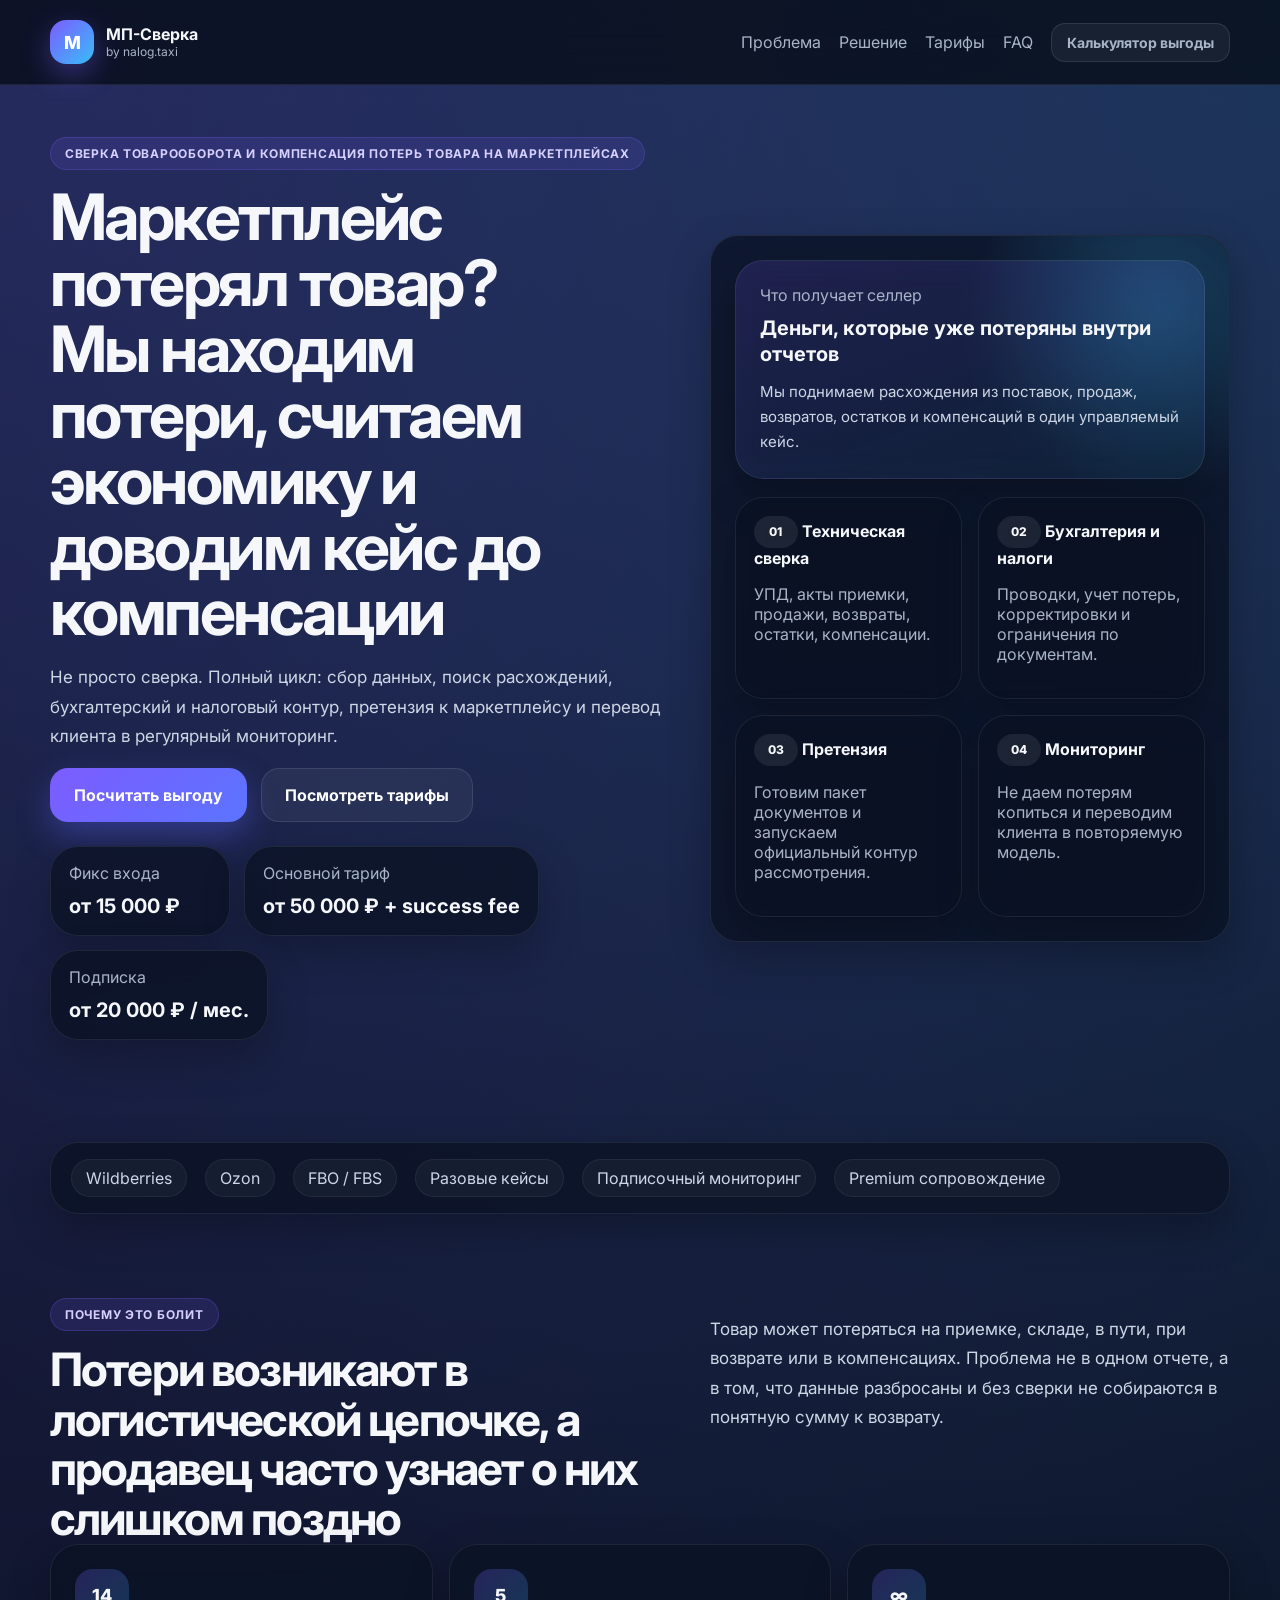
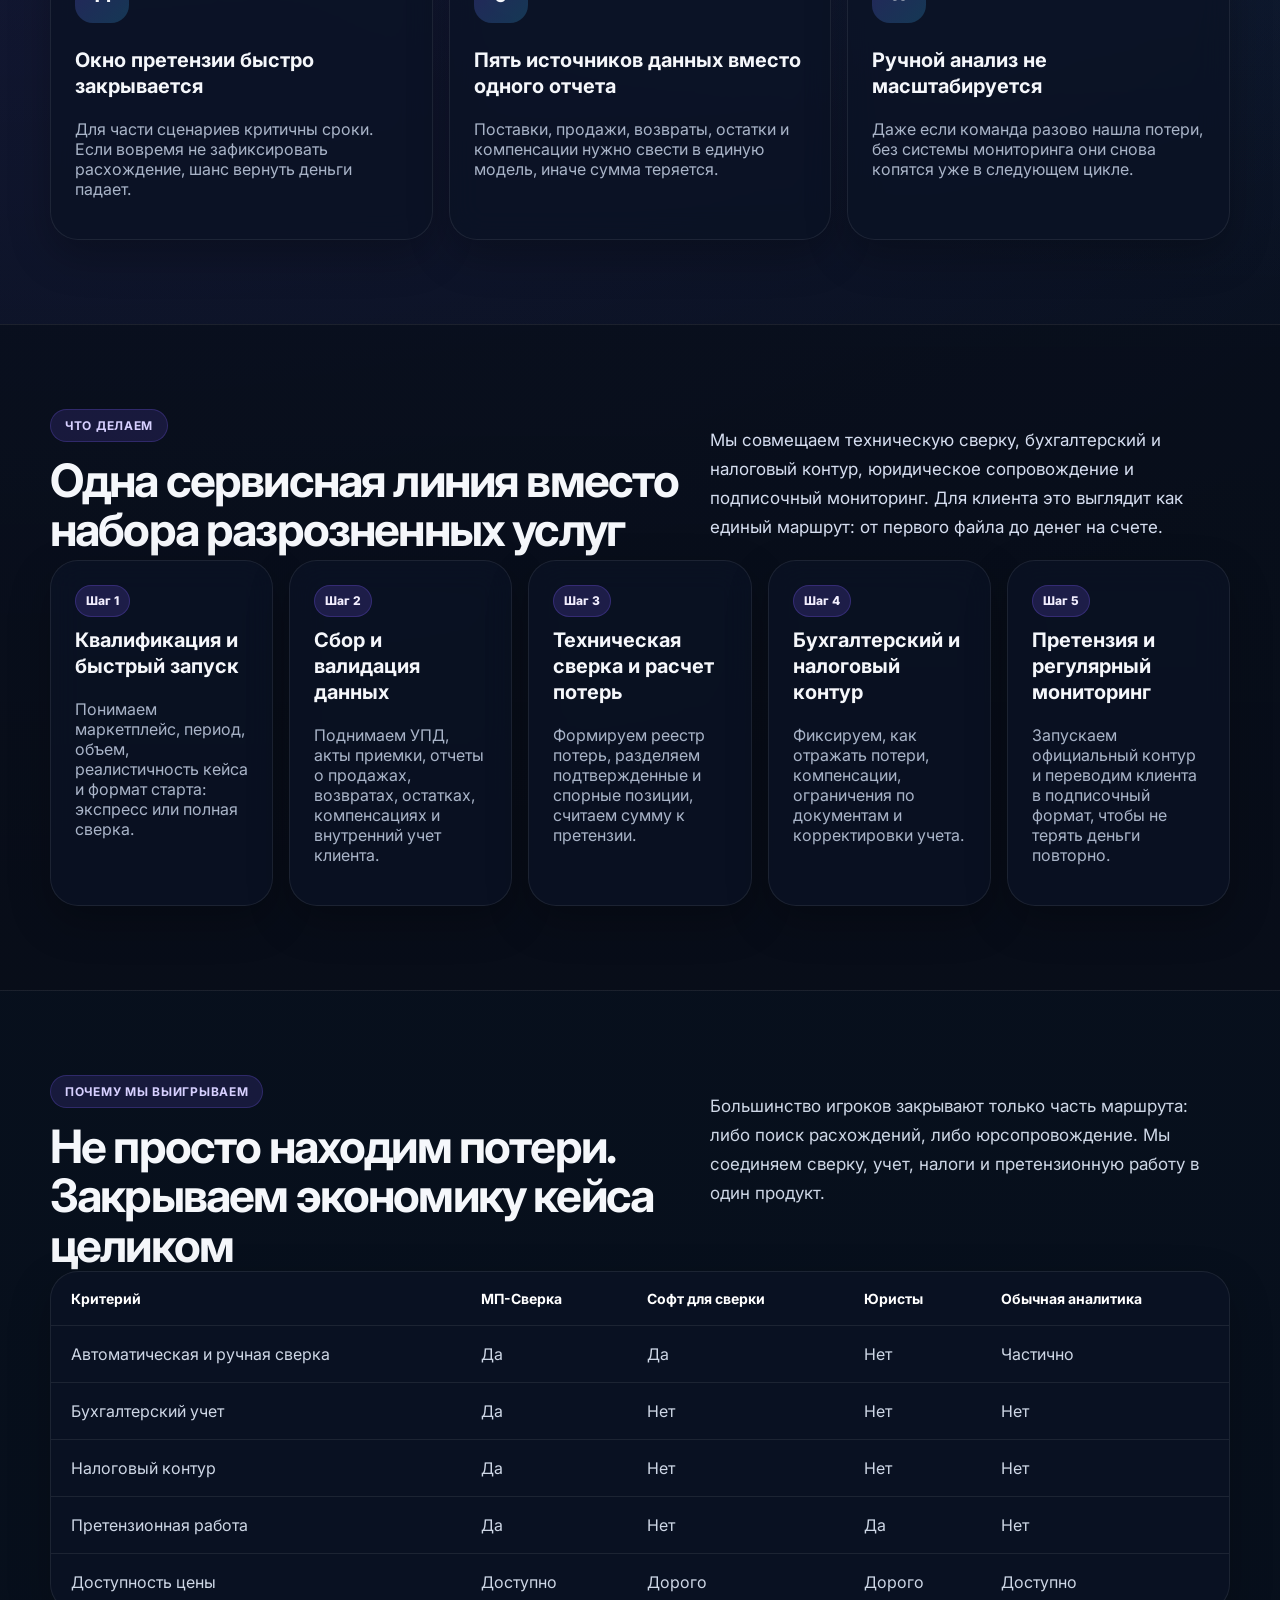
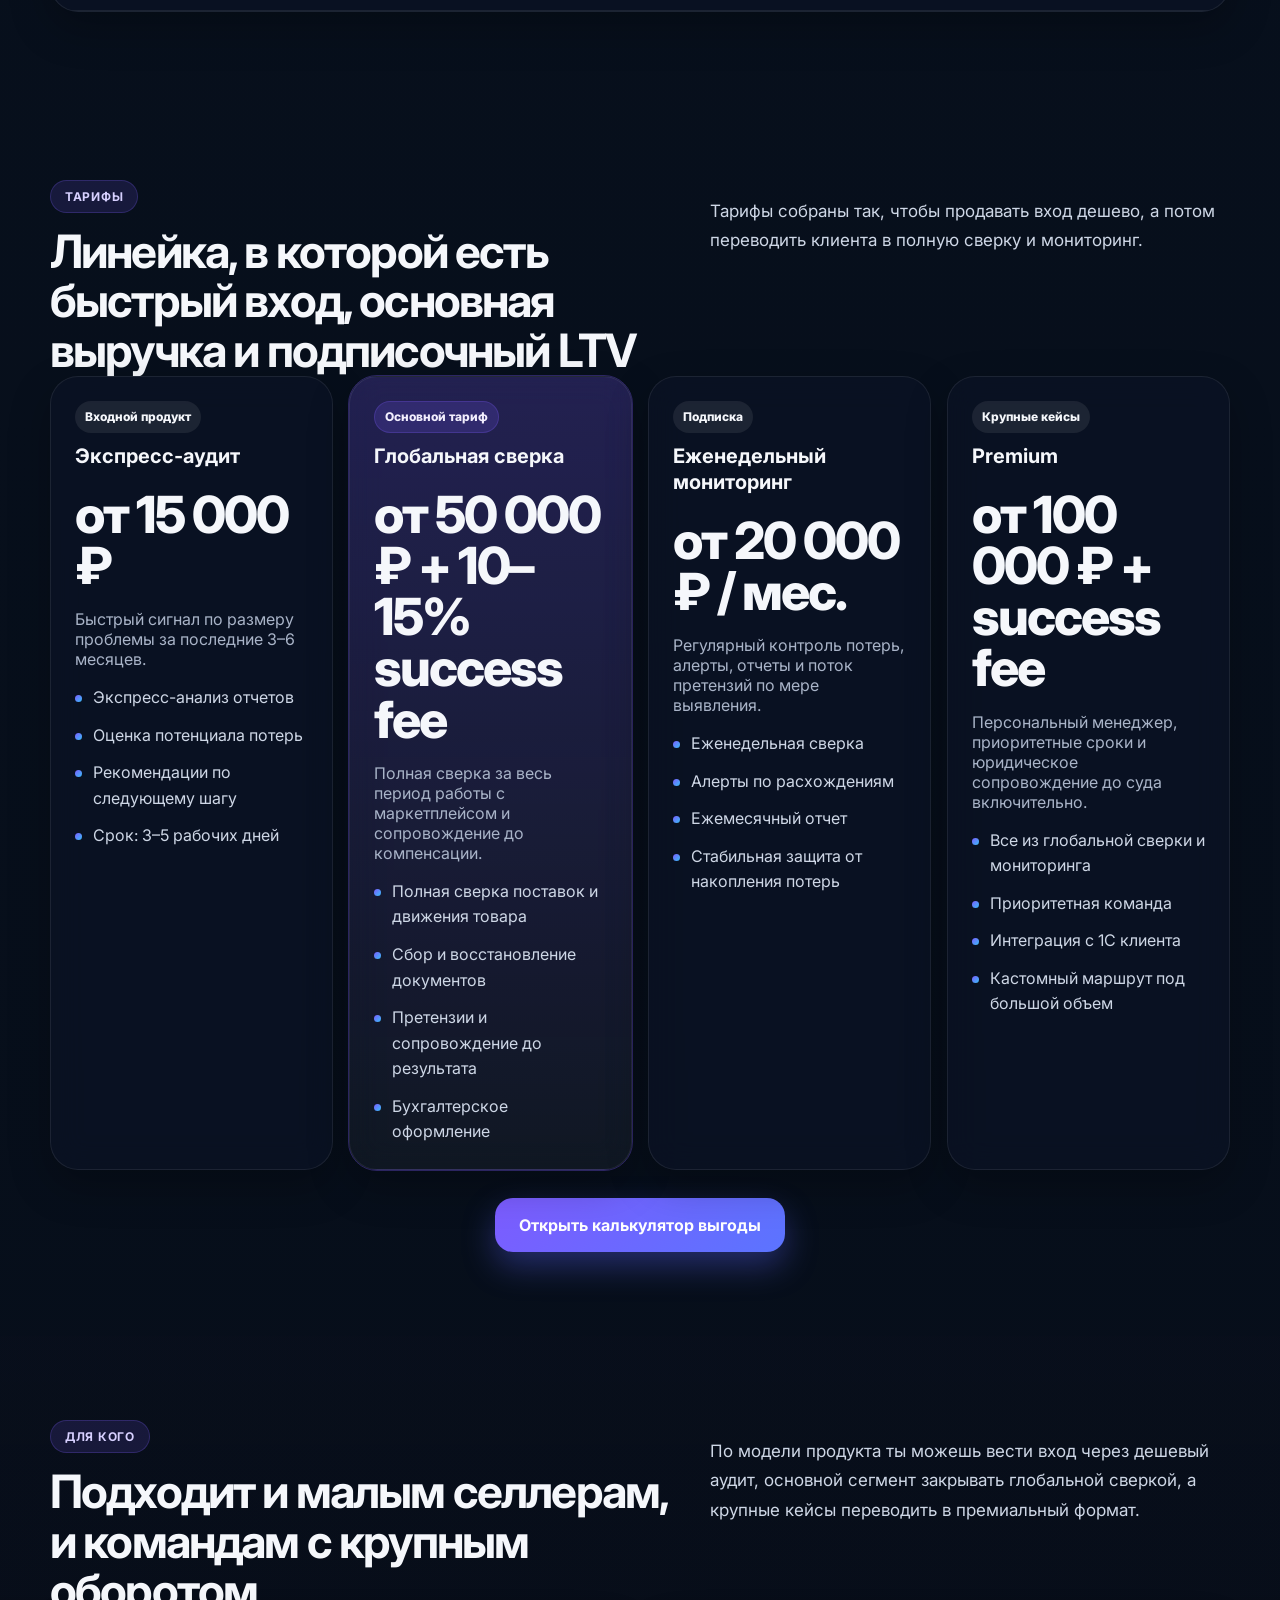
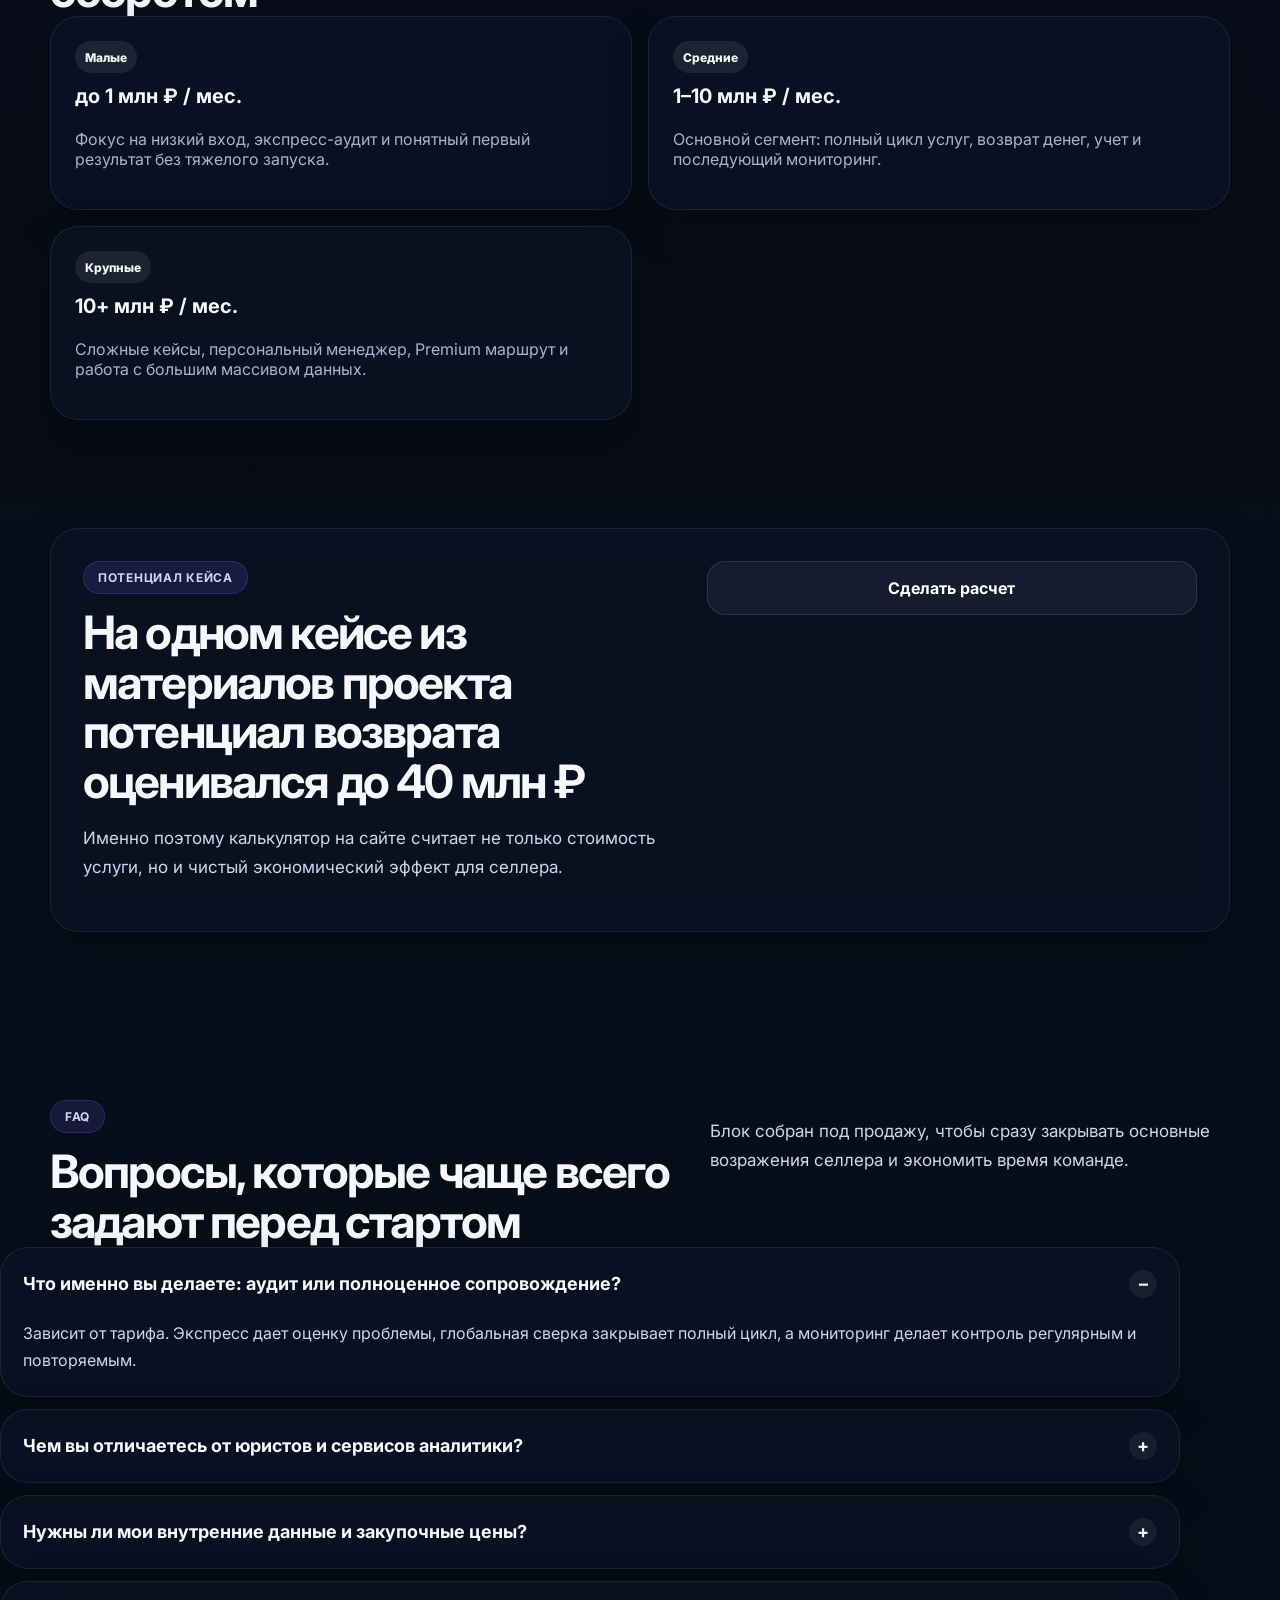
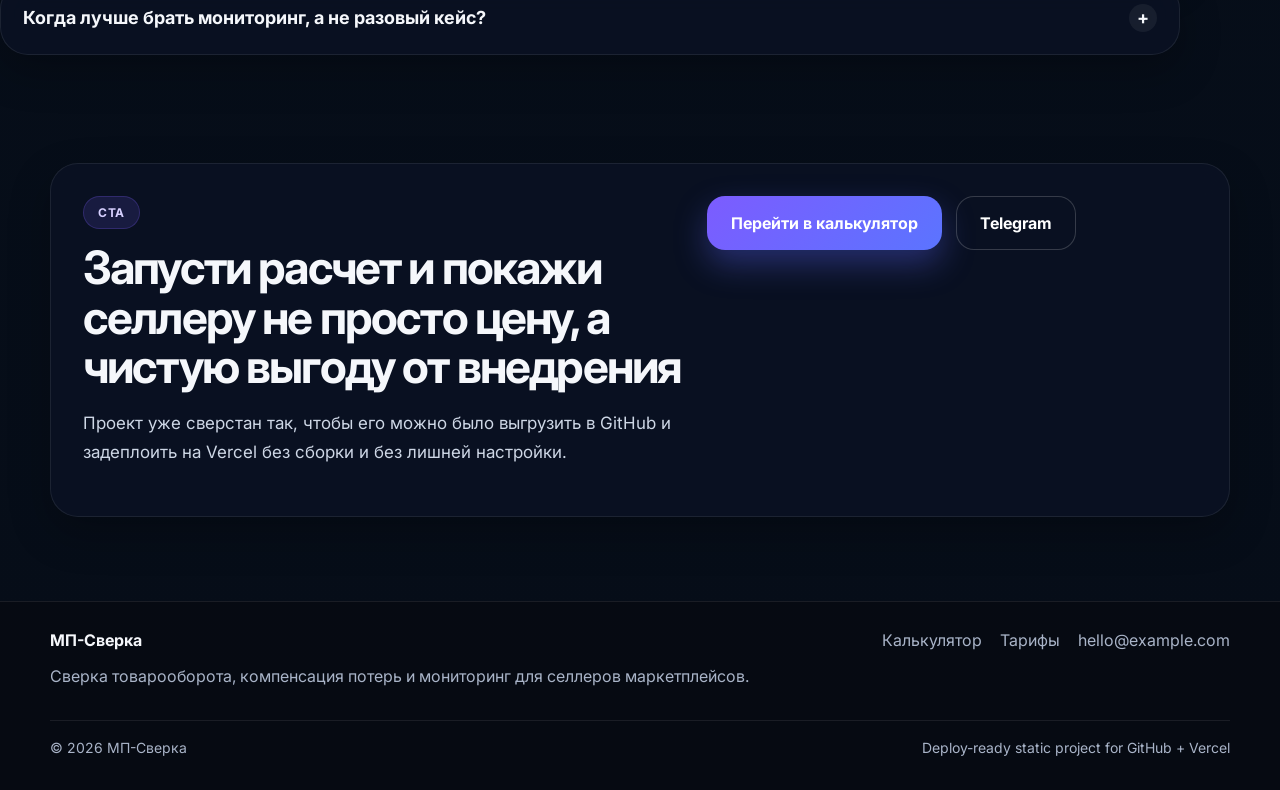
==== index.html @ 00ba924b "Add files via upload" ====
<!doctype html>
<html lang="ru">
  <head>
    <meta charset="UTF-8" />
    <meta name="viewport" content="width=device-width, initial-scale=1.0" />
    <title>МП-Сверка — найдем потери товара и вернем деньги селлеру</title>
    <meta
      name="description"
      content="МП-Сверка от nalog.taxi: техническая сверка, бухгалтерский и налоговый учет потерь, претензии к маркетплейсам и регулярный мониторинг."
    />
    <meta name="theme-color" content="#0b1020" />
    <meta property="og:title" content="МП-Сверка — найдем потери товара и вернем деньги селлеру" />
    <meta
      property="og:description"
      content="Сверка движения товара, расчет потерь, претензии к маркетплейсу и понятная экономика для селлера."
    />
    <meta property="og:type" content="website" />
    <meta property="og:image" content="./assets/og-cover.svg" />
    <link rel="icon" href="./assets/favicon.svg" type="image/svg+xml" />
    <link rel="preconnect" href="https://fonts.googleapis.com" />
    <link rel="preconnect" href="https://fonts.gstatic.com" crossorigin />
    <link
      href="https://fonts.googleapis.com/css2?family=Inter:wght@400;500;600;700;800&display=swap"
      rel="stylesheet"
    />
    <link rel="stylesheet" href="./styles/main.css" />
    <script type="application/ld+json">
      {
        "@context": "https://schema.org",
        "@type": "ProfessionalService",
        "name": "МП-Сверка",
        "description": "Сервис по сверке товарооборота и компенсации потерь товара на маркетплейсах",
        "serviceType": "Marketplace reconciliation service",
        "areaServed": "RU",
        "brand": {
          "@type": "Brand",
          "name": "nalog.taxi"
        }
      }
    </script>
  </head>
  <body>
    <a class="skip-link" href="#main">Перейти к контенту</a>

    <header class="site-header">
      <div class="container nav-shell">
        <a class="brand" href="./index.html" aria-label="МП-Сверка, главная">
          <span class="brand-mark">M</span>
          <span>
            <strong>МП-Сверка</strong>
            <small>by nalog.taxi</small>
          </span>
        </a>

        <button class="nav-toggle" type="button" aria-expanded="false" aria-controls="mobileMenu">
          <span></span><span></span><span></span>
          <span class="sr-only">Открыть меню</span>
        </button>

        <nav class="nav-links" aria-label="Основная навигация">
          <a href="#problem">Проблема</a>
          <a href="#solution">Решение</a>
          <a href="#pricing">Тарифы</a>
          <a href="#faq">FAQ</a>
          <a class="btn btn-sm btn-secondary" href="./calculator.html">Калькулятор выгоды</a>
        </nav>
      </div>

      <div class="mobile-menu" id="mobileMenu">
        <div class="container mobile-menu-inner">
          <a href="#problem">Проблема</a>
          <a href="#solution">Решение</a>
          <a href="#pricing">Тарифы</a>
          <a href="#faq">FAQ</a>
          <a class="btn btn-block" href="./calculator.html">Открыть калькулятор</a>
        </div>
      </div>
    </header>

    <main id="main">
      <section class="hero section">
        <div class="container hero-grid">
          <div class="hero-copy">
            <div class="eyebrow">Сверка товарооборота и компенсация потерь товара на маркетплейсах</div>
            <h1>Маркетплейс потерял товар?<br />Мы находим потери, считаем экономику и доводим кейс до компенсации</h1>
            <p class="hero-text">
              Не просто сверка. Полный цикл: сбор данных, поиск расхождений, бухгалтерский и налоговый контур,
              претензия к маркетплейсу и перевод клиента в регулярный мониторинг.
            </p>

            <div class="hero-actions">
              <a class="btn btn-lg" href="./calculator.html">Посчитать выгоду</a>
              <a class="btn btn-lg btn-secondary" href="#pricing">Посмотреть тарифы</a>
            </div>

            <div class="hero-proof">
              <div class="proof-card">
                <span>Фикс входа</span>
                <strong>от 15 000 ₽</strong>
              </div>
              <div class="proof-card">
                <span>Основной тариф</span>
                <strong>от 50 000 ₽ + success fee</strong>
              </div>
              <div class="proof-card">
                <span>Подписка</span>
                <strong>от 20 000 ₽ / мес.</strong>
              </div>
            </div>
          </div>

          <div class="hero-panel">
            <div class="panel-glow"></div>
            <div class="hero-metric-card metric-primary">
              <span class="metric-label">Что получает селлер</span>
              <strong class="metric-value">Деньги, которые уже потеряны внутри отчетов</strong>
              <p>Мы поднимаем расхождения из поставок, продаж, возвратов, остатков и компенсаций в один управляемый кейс.</p>
            </div>

            <div class="mini-grid">
              <article class="mini-card">
                <span>01</span>
                <strong>Техническая сверка</strong>
                <p>УПД, акты приемки, продажи, возвраты, остатки, компенсации.</p>
              </article>
              <article class="mini-card">
                <span>02</span>
                <strong>Бухгалтерия и налоги</strong>
                <p>Проводки, учет потерь, корректировки и ограничения по документам.</p>
              </article>
              <article class="mini-card">
                <span>03</span>
                <strong>Претензия</strong>
                <p>Готовим пакет документов и запускаем официальный контур рассмотрения.</p>
              </article>
              <article class="mini-card">
                <span>04</span>
                <strong>Мониторинг</strong>
                <p>Не даем потерям копиться и переводим клиента в повторяемую модель.</p>
              </article>
            </div>
          </div>
        </div>
      </section>

      <section class="section trust-strip">
        <div class="container trust-row" aria-label="Маркетплейсы и сценарии работы">
          <span>Wildberries</span>
          <span>Ozon</span>
          <span>FBO / FBS</span>
          <span>Разовые кейсы</span>
          <span>Подписочный мониторинг</span>
          <span>Premium сопровождение</span>
        </div>
      </section>

      <section class="section" id="problem">
        <div class="container section-head">
          <div>
            <div class="eyebrow">Почему это болит</div>
            <h2>Потери возникают в логистической цепочке, а продавец часто узнает о них слишком поздно</h2>
          </div>
          <p>
            Товар может потеряться на приемке, складе, в пути, при возврате или в компенсациях. Проблема не в одном
            отчете, а в том, что данные разбросаны и без сверки не собираются в понятную сумму к возврату.
          </p>
        </div>

        <div class="container cards-3">
          <article class="feature-card">
            <div class="feature-icon">14</div>
            <h3>Окно претензии быстро закрывается</h3>
            <p>Для части сценариев критичны сроки. Если вовремя не зафиксировать расхождение, шанс вернуть деньги падает.</p>
          </article>
          <article class="feature-card">
            <div class="feature-icon">5</div>
            <h3>Пять источников данных вместо одного отчета</h3>
            <p>Поставки, продажи, возвраты, остатки и компенсации нужно свести в единую модель, иначе сумма теряется.</p>
          </article>
          <article class="feature-card">
            <div class="feature-icon">∞</div>
            <h3>Ручной анализ не масштабируется</h3>
            <p>Даже если команда разово нашла потери, без системы мониторинга они снова копятся уже в следующем цикле.</p>
          </article>
        </div>
      </section>

      <section class="section section-dark" id="solution">
        <div class="container section-head section-head-dark">
          <div>
            <div class="eyebrow">Что делаем</div>
            <h2>Одна сервисная линия вместо набора разрозненных услуг</h2>
          </div>
          <p>
            Мы совмещаем техническую сверку, бухгалтерский и налоговый контур, юридическое сопровождение и подписочный
            мониторинг. Для клиента это выглядит как единый маршрут: от первого файла до денег на счете.
          </p>
        </div>

        <div class="container timeline">
          <article class="timeline-item">
            <span class="timeline-step">Шаг 1</span>
            <h3>Квалификация и быстрый запуск</h3>
            <p>Понимаем маркетплейс, период, объем, реалистичность кейса и формат старта: экспресс или полная сверка.</p>
          </article>
          <article class="timeline-item">
            <span class="timeline-step">Шаг 2</span>
            <h3>Сбор и валидация данных</h3>
            <p>Поднимаем УПД, акты приемки, отчеты о продажах, возвратах, остатках, компенсациях и внутренний учет клиента.</p>
          </article>
          <article class="timeline-item">
            <span class="timeline-step">Шаг 3</span>
            <h3>Техническая сверка и расчет потерь</h3>
            <p>Формируем реестр потерь, разделяем подтвержденные и спорные позиции, считаем сумму к претензии.</p>
          </article>
          <article class="timeline-item">
            <span class="timeline-step">Шаг 4</span>
            <h3>Бухгалтерский и налоговый контур</h3>
            <p>Фиксируем, как отражать потери, компенсации, ограничения по документам и корректировки учета.</p>
          </article>
          <article class="timeline-item">
            <span class="timeline-step">Шаг 5</span>
            <h3>Претензия и регулярный мониторинг</h3>
            <p>Запускаем официальный контур и переводим клиента в подписочный формат, чтобы не терять деньги повторно.</p>
          </article>
        </div>
      </section>

      <section class="section">
        <div class="container section-head">
          <div>
            <div class="eyebrow">Почему мы выигрываем</div>
            <h2>Не просто находим потери. Закрываем экономику кейса целиком</h2>
          </div>
          <p>
            Большинство игроков закрывают только часть маршрута: либо поиск расхождений, либо юрсопровождение. Мы
            соединяем сверку, учет, налоги и претензионную работу в один продукт.
          </p>
        </div>

        <div class="container compare-table-wrap">
          <table class="compare-table">
            <thead>
              <tr>
                <th>Критерий</th>
                <th>МП-Сверка</th>
                <th>Софт для сверки</th>
                <th>Юристы</th>
                <th>Обычная аналитика</th>
              </tr>
            </thead>
            <tbody>
              <tr>
                <td>Автоматическая и ручная сверка</td>
                <td>Да</td>
                <td>Да</td>
                <td>Нет</td>
                <td>Частично</td>
              </tr>
              <tr>
                <td>Бухгалтерский учет</td>
                <td>Да</td>
                <td>Нет</td>
                <td>Нет</td>
                <td>Нет</td>
              </tr>
              <tr>
                <td>Налоговый контур</td>
                <td>Да</td>
                <td>Нет</td>
                <td>Нет</td>
                <td>Нет</td>
              </tr>
              <tr>
                <td>Претензионная работа</td>
                <td>Да</td>
                <td>Нет</td>
                <td>Да</td>
                <td>Нет</td>
              </tr>
              <tr>
                <td>Доступность цены</td>
                <td>Доступно</td>
                <td>Дорого</td>
                <td>Дорого</td>
                <td>Доступно</td>
              </tr>
            </tbody>
          </table>
        </div>
      </section>

      <section class="section" id="pricing">
        <div class="container section-head">
          <div>
            <div class="eyebrow">Тарифы</div>
            <h2>Линейка, в которой есть быстрый вход, основная выручка и подписочный LTV</h2>
          </div>
          <p>Тарифы собраны так, чтобы продавать вход дешево, а потом переводить клиента в полную сверку и мониторинг.</p>
        </div>

        <div class="container pricing-grid">
          <article class="pricing-card">
            <div class="pricing-top">
              <span class="pricing-tag">Входной продукт</span>
              <h3>Экспресс-аудит</h3>
              <div class="pricing-price">от 15 000 ₽</div>
            </div>
            <p>Быстрый сигнал по размеру проблемы за последние 3–6 месяцев.</p>
            <ul>
              <li>Экспресс-анализ отчетов</li>
              <li>Оценка потенциала потерь</li>
              <li>Рекомендации по следующему шагу</li>
              <li>Срок: 3–5 рабочих дней</li>
            </ul>
          </article>

          <article class="pricing-card pricing-card-featured">
            <div class="pricing-top">
              <span class="pricing-tag pricing-tag-accent">Основной тариф</span>
              <h3>Глобальная сверка</h3>
              <div class="pricing-price">от 50 000 ₽ + 10–15% success fee</div>
            </div>
            <p>Полная сверка за весь период работы с маркетплейсом и сопровождение до компенсации.</p>
            <ul>
              <li>Полная сверка поставок и движения товара</li>
              <li>Сбор и восстановление документов</li>
              <li>Претензии и сопровождение до результата</li>
              <li>Бухгалтерское оформление</li>
            </ul>
          </article>

          <article class="pricing-card">
            <div class="pricing-top">
              <span class="pricing-tag">Подписка</span>
              <h3>Еженедельный мониторинг</h3>
              <div class="pricing-price">от 20 000 ₽ / мес.</div>
            </div>
            <p>Регулярный контроль потерь, алерты, отчеты и поток претензий по мере выявления.</p>
            <ul>
              <li>Еженедельная сверка</li>
              <li>Алерты по расхождениям</li>
              <li>Ежемесячный отчет</li>
              <li>Стабильная защита от накопления потерь</li>
            </ul>
          </article>

          <article class="pricing-card">
            <div class="pricing-top">
              <span class="pricing-tag">Крупные кейсы</span>
              <h3>Premium</h3>
              <div class="pricing-price">от 100 000 ₽ + success fee</div>
            </div>
            <p>Персональный менеджер, приоритетные сроки и юридическое сопровождение до суда включительно.</p>
            <ul>
              <li>Все из глобальной сверки и мониторинга</li>
              <li>Приоритетная команда</li>
              <li>Интеграция с 1С клиента</li>
              <li>Кастомный маршрут под большой объем</li>
            </ul>
          </article>
        </div>

        <div class="container centered-action">
          <a class="btn btn-lg" href="./calculator.html">Открыть калькулятор выгоды</a>
        </div>
      </section>

      <section class="section section-gradient">
        <div class="container section-head">
          <div>
            <div class="eyebrow">Для кого</div>
            <h2>Подходит и малым селлерам, и командам с крупным оборотом</h2>
          </div>
          <p>
            По модели продукта ты можешь вести вход через дешевый аудит, основной сегмент закрывать глобальной сверкой,
            а крупные кейсы переводить в премиальный формат.
          </p>
        </div>

        <div class="container audience-grid">
          <article class="audience-card">
            <span>Малые</span>
            <h3>до 1 млн ₽ / мес.</h3>
            <p>Фокус на низкий вход, экспресс-аудит и понятный первый результат без тяжелого запуска.</p>
          </article>
          <article class="audience-card">
            <span>Средние</span>
            <h3>1–10 млн ₽ / мес.</h3>
            <p>Основной сегмент: полный цикл услуг, возврат денег, учет и последующий мониторинг.</p>
          </article>
          <article class="audience-card">
            <span>Крупные</span>
            <h3>10+ млн ₽ / мес.</h3>
            <p>Сложные кейсы, персональный менеджер, Premium маршрут и работа с большим массивом данных.</p>
          </article>
        </div>
      </section>

      <section class="section cases-section">
        <div class="container case-banner">
          <div>
            <div class="eyebrow">Потенциал кейса</div>
            <h2>На одном кейсе из материалов проекта потенциал возврата оценивался до 40 млн ₽</h2>
            <p>
              Именно поэтому калькулятор на сайте считает не только стоимость услуги, но и чистый экономический эффект для селлера.
            </p>
          </div>
          <a class="btn btn-secondary btn-lg" href="./calculator.html">Сделать расчет</a>
        </div>
      </section>

      <section class="section" id="faq">
        <div class="container section-head">
          <div>
            <div class="eyebrow">FAQ</div>
            <h2>Вопросы, которые чаще всего задают перед стартом</h2>
          </div>
          <p>Блок собран под продажу, чтобы сразу закрывать основные возражения селлера и экономить время команде.</p>
        </div>

        <div class="container faq-list">
          <details class="faq-item" open>
            <summary>Что именно вы делаете: аудит или полноценное сопровождение?</summary>
            <p>
              Зависит от тарифа. Экспресс дает оценку проблемы, глобальная сверка закрывает полный цикл, а мониторинг
              делает контроль регулярным и повторяемым.
            </p>
          </details>
          <details class="faq-item">
            <summary>Чем вы отличаетесь от юристов и сервисов аналитики?</summary>
            <p>
              Мы не работаем только на одном участке цепочки. Внутри продукта соединены сверка, бухгалтерия, налоги,
              претензия и последующий мониторинг.
            </p>
          </details>
          <details class="faq-item">
            <summary>Нужны ли мои внутренние данные и закупочные цены?</summary>
            <p>
              Да. Для качественного расчета нужны не только отчеты маркетплейса, но и внутренний учет клиента,
              закупочные цены и история претензий.
            </p>
          </details>
          <details class="faq-item">
            <summary>Когда лучше брать мониторинг, а не разовый кейс?</summary>
            <p>
              Когда у селлера поток поставок стабильный и потери возникают регулярно. Подписка экономически выгоднее,
              чем возвращаться к проблеме раз в несколько месяцев.
            </p>
          </details>
        </div>
      </section>

      <section class="section final-cta" id="contact">
        <div class="container final-cta-shell">
          <div>
            <div class="eyebrow">CTA</div>
            <h2>Запусти расчет и покажи селлеру не просто цену, а чистую выгоду от внедрения</h2>
            <p>
              Проект уже сверстан так, чтобы его можно было выгрузить в GitHub и задеплоить на Vercel без сборки и без
              лишней настройки.
            </p>
          </div>

          <div class="cta-actions">
            <a class="btn btn-lg" href="./calculator.html">Перейти в калькулятор</a>
            <a class="btn btn-lg btn-ghost contact-telegram" href="#">Telegram</a>
          </div>
        </div>
      </section>
    </main>

    <footer class="site-footer">
      <div class="container footer-row">
        <div>
          <strong>МП-Сверка</strong>
          <p>Сверка товарооборота, компенсация потерь и мониторинг для селлеров маркетплейсов.</p>
        </div>

        <div class="footer-links">
          <a href="./calculator.html">Калькулятор</a>
          <a href="#pricing">Тарифы</a>
          <a class="contact-email" href="#">Email</a>
        </div>
      </div>
      <div class="container footer-bottom">
        <span>© <span id="currentYear"></span> МП-Сверка</span>
        <span>Deploy-ready static project for GitHub + Vercel</span>
      </div>
    </footer>

    <script type="module" src="./scripts/site.js"></script>
  </body>
</html>
---- styles/main.css ----
:root {
  --bg: #07111f;
  --bg-soft: #0d1728;
  --panel: rgba(11, 18, 36, 0.78);
  --panel-2: rgba(255, 255, 255, 0.04);
  --panel-border: rgba(255, 255, 255, 0.1);
  --text: #f5f7fb;
  --text-muted: #a9b4c8;
  --text-soft: #ced7e6;
  --accent: #7c5cff;
  --accent-2: #22c55e;
  --accent-3: #38bdf8;
  --warning: #f59e0b;
  --danger: #f43f5e;
  --shadow: 0 20px 60px rgba(0, 0, 0, 0.35);
  --shadow-soft: 0 16px 40px rgba(0, 0, 0, 0.25);
  --radius: 28px;
  --radius-sm: 18px;
  --radius-xs: 14px;
  --container: 1180px;
  --header-h: 84px;
  --border: 1px solid rgba(255, 255, 255, 0.08);
}

* {
  box-sizing: border-box;
}

html {
  scroll-behavior: smooth;
}

body {
  margin: 0;
  font-family: "Inter", system-ui, -apple-system, BlinkMacSystemFont, "Segoe UI", sans-serif;
  background:
    radial-gradient(circle at top left, rgba(124, 92, 255, 0.24), transparent 34%),
    radial-gradient(circle at top right, rgba(56, 189, 248, 0.18), transparent 26%),
    linear-gradient(180deg, #08111f 0%, #060d18 100%);
  color: var(--text);
  min-height: 100vh;
}

body::before {
  content: "";
  position: fixed;
  inset: 0;
  pointer-events: none;
  background-image: linear-gradient(rgba(255, 255, 255, 0.03) 1px, transparent 1px), linear-gradient(90deg, rgba(255, 255, 255, 0.03) 1px, transparent 1px);
  background-size: 48px 48px;
  mask-image: linear-gradient(180deg, rgba(0,0,0,0.22), transparent 80%);
}

img {
  max-width: 100%;
  display: block;
}

a {
  color: inherit;
  text-decoration: none;
}

button,
input,
select {
  font: inherit;
}

.container {
  width: min(var(--container), calc(100% - 32px));
  margin: 0 auto;
}

.section {
  padding: 84px 0;
  position: relative;
}

.skip-link {
  position: absolute;
  left: -9999px;
  top: auto;
}

.skip-link:focus {
  left: 20px;
  top: 20px;
  z-index: 200;
  background: #fff;
  color: #000;
  padding: 10px 14px;
  border-radius: 10px;
}

.sr-only {
  position: absolute;
  width: 1px;
  height: 1px;
  padding: 0;
  margin: -1px;
  overflow: hidden;
  clip: rect(0, 0, 0, 0);
  white-space: nowrap;
  border: 0;
}

.site-header {
  position: sticky;
  top: 0;
  z-index: 120;
  backdrop-filter: blur(18px);
  background: rgba(5, 10, 18, 0.72);
  border-bottom: var(--border);
}

.site-header-solid {
  background: rgba(5, 10, 18, 0.9);
}

.nav-shell {
  min-height: var(--header-h);
  display: flex;
  align-items: center;
  justify-content: space-between;
  gap: 18px;
}

.brand {
  display: inline-flex;
  align-items: center;
  gap: 12px;
  min-width: 0;
}

.brand span:last-child {
  display: flex;
  flex-direction: column;
  gap: 2px;
}

.brand strong {
  font-size: 16px;
  line-height: 1;
}

.brand small {
  color: var(--text-muted);
  font-size: 12px;
}

.brand-mark {
  width: 44px;
  height: 44px;
  border-radius: 16px;
  display: grid;
  place-items: center;
  font-weight: 800;
  font-size: 18px;
  color: white;
  background: linear-gradient(135deg, var(--accent), var(--accent-3));
  box-shadow: 0 10px 28px rgba(124, 92, 255, 0.38);
}

.nav-links,
.footer-links,
.mobile-menu-inner {
  display: flex;
  align-items: center;
  gap: 18px;
}

.nav-links a,
.footer-links a,
.mobile-menu-inner a {
  color: var(--text-muted);
  transition: color 0.2s ease, opacity 0.2s ease;
}

.nav-links a:hover,
.footer-links a:hover,
.mobile-menu-inner a:hover {
  color: var(--text);
}

.nav-links-static {
  gap: 14px;
}

.nav-toggle {
  width: 48px;
  height: 48px;
  border: var(--border);
  border-radius: 16px;
  background: rgba(255, 255, 255, 0.03);
  display: none;
  align-items: center;
  justify-content: center;
  gap: 4px;
  flex-direction: column;
  cursor: pointer;
}

.nav-toggle span:not(.sr-only) {
  width: 18px;
  height: 2px;
  background: white;
  border-radius: 999px;
}

.mobile-menu {
  display: none;
  border-top: var(--border);
}

.mobile-menu.open {
  display: block;
}

.mobile-menu-inner {
  flex-direction: column;
  align-items: stretch;
  padding: 18px 0 22px;
}

.hero {
  padding-top: 52px;
}

.hero-grid,
.calculator-layout,
.assumptions-grid,
.footer-row,
.final-cta-shell,
.case-banner,
.section-head,
.calculator-page-head {
  display: grid;
  gap: 24px;
}

.hero-grid {
  grid-template-columns: 1.1fr 0.9fr;
  align-items: center;
}

.hero-copy h1,
.calculator-page-head h1 {
  font-size: clamp(38px, 6vw, 64px);
  line-height: 1.03;
  letter-spacing: -0.04em;
  margin: 14px 0 18px;
  max-width: 12ch;
}

.hero-text,
.section-head p,
.calculator-page-head p,
.hero-copy p,
.final-cta-shell p,
.case-banner p {
  color: var(--text-soft);
  font-size: 17px;
  line-height: 1.72;
  max-width: 64ch;
}

.eyebrow {
  display: inline-flex;
  align-items: center;
  gap: 10px;
  padding: 8px 14px;
  border-radius: 999px;
  color: #d7d0ff;
  background: rgba(124, 92, 255, 0.14);
  border: 1px solid rgba(124, 92, 255, 0.24);
  font-size: 12px;
  font-weight: 700;
  letter-spacing: 0.06em;
  text-transform: uppercase;
}

.hero-actions,
.cta-actions,
.centered-action {
  display: flex;
  align-items: center;
  gap: 14px;
  flex-wrap: wrap;
}

.btn {
  appearance: none;
  border: 0;
  border-radius: 18px;
  padding: 14px 20px;
  display: inline-flex;
  align-items: center;
  justify-content: center;
  gap: 10px;
  font-weight: 700;
  color: white;
  background: linear-gradient(135deg, var(--accent), #5b74ff);
  box-shadow: 0 14px 32px rgba(92, 100, 255, 0.35);
  transition: transform 0.18s ease, box-shadow 0.18s ease, opacity 0.18s ease;
}

.btn:hover {
  transform: translateY(-2px);
  box-shadow: 0 18px 36px rgba(92, 100, 255, 0.42);
}

.btn:active {
  transform: translateY(0);
}

.btn-secondary {
  background: rgba(255, 255, 255, 0.05);
  box-shadow: inset 0 0 0 1px rgba(255, 255, 255, 0.1);
}

.btn-ghost {
  background: transparent;
  box-shadow: inset 0 0 0 1px rgba(255, 255, 255, 0.18);
}

.btn-sm {
  padding: 11px 16px;
  border-radius: 14px;
  font-size: 14px;
}

.btn-lg {
  padding: 16px 24px;
  min-height: 54px;
}

.btn-block {
  width: 100%;
}

.hero-proof {
  display: flex;
  flex-wrap: wrap;
  gap: 14px;
  margin-top: 24px;
}

.proof-card,
.result-card,
.feature-card,
.mini-card,
.pricing-card,
.audience-card,
.calc-card,
.timeline-item,
.case-banner,
.final-cta-shell,
.trust-row,
.compare-table-wrap,
.faq-item,
.hero-panel,
.hero-metric-card,
.scenario-list article,
.reference-list article {
  background: var(--panel);
  backdrop-filter: blur(16px);
  border: var(--border);
  border-radius: var(--radius);
  box-shadow: var(--shadow-soft);
}

.proof-card {
  padding: 16px 18px;
  min-width: 180px;
}

.proof-card span,
.result-card span,
.metric-label,
.feature-card p,
.mini-card p,
.pricing-card p,
.audience-card p,
.timeline-item p,
.reference-list article p,
.scenario-list article p,
.story-list p,
.assumptions-note,
.site-footer p {
  color: var(--text-muted);
}

.proof-card strong,
.result-card strong,
.feature-card h3,
.pricing-card h3,
.audience-card h3,
.timeline-item h3,
.reference-list article strong,
.scenario-list article strong,
.hero-metric-card strong {
  display: block;
  margin-top: 10px;
  font-size: 20px;
  line-height: 1.3;
}

.hero-panel {
  position: relative;
  padding: 24px;
  overflow: hidden;
}

.panel-glow {
  position: absolute;
  width: 380px;
  height: 380px;
  border-radius: 50%;
  top: -120px;
  right: -120px;
  background: radial-gradient(circle, rgba(56, 189, 248, 0.26), transparent 70%);
}

.hero-metric-card {
  position: relative;
  padding: 24px;
  background: linear-gradient(160deg, rgba(124, 92, 255, 0.18), rgba(56, 189, 248, 0.08));
  margin-bottom: 18px;
}

.metric-primary p {
  margin: 12px 0 0;
  font-size: 15px;
  line-height: 1.68;
  color: var(--text-soft);
}

.metric-value {
  font-size: clamp(22px, 3vw, 32px);
  line-height: 1.18;
}

.mini-grid,
.cards-3,
.pricing-grid,
.audience-grid,
.results-grid,
.field-grid,
.story-list,
.reference-list,
.scenario-list {
  display: grid;
  gap: 16px;
}

.mini-grid,
.cards-3,
.pricing-grid,
.audience-grid {
  grid-template-columns: repeat(2, minmax(0, 1fr));
}

.cards-3 {
  grid-template-columns: repeat(3, minmax(0, 1fr));
}

.pricing-grid {
  grid-template-columns: repeat(4, minmax(0, 1fr));
}

.pricing-card,
.feature-card,
.timeline-item,
.audience-card,
.result-card,
.calc-card,
.reference-list article,
.scenario-list article {
  padding: 24px;
}

.mini-card {
  padding: 18px;
}

.mini-card span,
.feature-icon,
.timeline-step,
.result-badge,
.pricing-tag,
.audience-card span {
  display: inline-flex;
  align-items: center;
  justify-content: center;
  min-width: 44px;
  min-height: 32px;
  padding: 6px 10px;
  border-radius: 999px;
  font-size: 12px;
  font-weight: 800;
  background: rgba(255, 255, 255, 0.08);
  color: var(--text);
}

.feature-icon {
  width: 54px;
  height: 54px;
  padding: 0;
  margin-bottom: 14px;
  border-radius: 18px;
  font-size: 18px;
  background: linear-gradient(135deg, rgba(124, 92, 255, 0.24), rgba(56, 189, 248, 0.22));
}

.section-head,
.calculator-page-head,
.footer-row,
.final-cta-shell,
.case-banner {
  grid-template-columns: 1.1fr 0.9fr;
  align-items: start;
}

.section-head h2,
.final-cta-shell h2,
.case-banner h2,
.calc-card h2 {
  font-size: clamp(30px, 4vw, 46px);
  line-height: 1.08;
  letter-spacing: -0.04em;
  margin: 14px 0 0;
}

.section-dark {
  background: linear-gradient(180deg, rgba(8, 14, 26, 0.72), rgba(9, 13, 24, 0.78));
  border-top: var(--border);
  border-bottom: var(--border);
}

.section-head-dark p {
  color: #d6def0;
}

.timeline {
  display: grid;
  grid-template-columns: repeat(5, minmax(0, 1fr));
  gap: 16px;
}

.timeline-item {
  min-height: 100%;
}

.timeline-step,
.result-badge,
.pricing-tag-accent {
  background: rgba(124, 92, 255, 0.18);
  color: #f2eefe;
  border: 1px solid rgba(124, 92, 255, 0.24);
}

.compare-table-wrap {
  overflow: auto;
}

.compare-table {
  width: 100%;
  border-collapse: collapse;
  min-width: 780px;
}

.compare-table th,
.compare-table td {
  padding: 18px 20px;
  border-bottom: 1px solid rgba(255, 255, 255, 0.08);
  text-align: left;
}

.compare-table th {
  color: white;
  font-size: 14px;
}

.compare-table td {
  color: var(--text-soft);
}

.pricing-card {
  position: relative;
}

.pricing-card-featured {
  background: linear-gradient(180deg, rgba(124, 92, 255, 0.24), rgba(255, 255, 255, 0.04));
  outline: 1px solid rgba(124, 92, 255, 0.32);
}

.pricing-top {
  margin-bottom: 18px;
}

.pricing-price,
.result-big {
  font-size: clamp(30px, 4vw, 52px);
  font-weight: 800;
  line-height: 1;
  letter-spacing: -0.04em;
  margin-top: 16px;
}

.pricing-card ul,
.story-list,
.reference-list,
.scenario-list,
.faq-list {
  margin: 0;
  padding: 0;
  list-style: none;
}

.pricing-card li {
  position: relative;
  padding-left: 18px;
  color: var(--text-soft);
  line-height: 1.6;
  margin-top: 12px;
}

.pricing-card li::before {
  content: "";
  position: absolute;
  top: 10px;
  left: 0;
  width: 7px;
  height: 7px;
  border-radius: 50%;
  background: linear-gradient(135deg, var(--accent), var(--accent-3));
}

.centered-action {
  justify-content: center;
  margin-top: 28px;
}

.section-gradient {
  background: linear-gradient(180deg, rgba(9, 15, 28, 0.7), rgba(8, 12, 20, 0.8));
}

.audience-card span {
  width: fit-content;
}

.case-banner,
.final-cta-shell {
  padding: 32px;
  gap: 24px;
}

.cases-section,
.final-cta {
  padding-top: 24px;
}

.faq-list {
  display: grid;
  gap: 12px;
}

.faq-item {
  padding: 0 22px;
}

.faq-item summary {
  list-style: none;
  cursor: pointer;
  padding: 22px 0;
  font-weight: 700;
  font-size: 18px;
  display: flex;
  align-items: center;
  justify-content: space-between;
  gap: 12px;
}

.faq-item summary::-webkit-details-marker {
  display: none;
}

.faq-item summary::after {
  content: "+";
  flex-shrink: 0;
  width: 28px;
  height: 28px;
  display: grid;
  place-items: center;
  border-radius: 50%;
  background: rgba(255,255,255,0.06);
}

.faq-item[open] summary::after {
  content: "–";
}

.faq-item p {
  padding: 0 0 22px;
  margin: 0;
  color: var(--text-soft);
  line-height: 1.7;
}

.trust-strip {
  padding: 18px 0 0;
}

.trust-row {
  padding: 16px 20px;
  display: flex;
  flex-wrap: wrap;
  gap: 12px 18px;
  color: var(--text-soft);
}

.trust-row span {
  padding: 8px 14px;
  border-radius: 999px;
  background: rgba(255,255,255,0.04);
  border: 1px solid rgba(255,255,255,0.06);
}

.site-footer {
  padding: 28px 0 34px;
  border-top: var(--border);
  background: rgba(6, 10, 18, 0.86);
}

.footer-row,
.footer-bottom {
  display: flex;
  justify-content: space-between;
  gap: 18px;
  flex-wrap: wrap;
}

.footer-row {
  padding-bottom: 18px;
}

.footer-bottom {
  padding-top: 18px;
  border-top: 1px solid rgba(255,255,255,0.08);
  color: var(--text-muted);
  font-size: 14px;
}

.calculator-page {
  padding-top: 48px;
}

.calculator-layout {
  grid-template-columns: 0.92fr 1.08fr;
  align-items: start;
  margin-top: 24px;
}

.assumptions-grid {
  grid-template-columns: repeat(2, minmax(0, 1fr));
  margin-top: 20px;
}

.calc-form {
  display: grid;
  gap: 16px;
}

.calc-card {
  padding: 24px;
}

.card-top {
  margin-bottom: 18px;
}

.card-top h2 {
  margin-top: 0;
  font-size: 28px;
}

.card-top p {
  color: var(--text-muted);
  margin: 8px 0 0;
  line-height: 1.7;
}

.field-grid-2 {
  grid-template-columns: repeat(2, minmax(0, 1fr));
}

.calc-form label {
  display: grid;
  gap: 10px;
  font-size: 14px;
  font-weight: 600;
  color: var(--text-soft);
}

.calc-form input,
.calc-form select {
  min-height: 54px;
  padding: 0 16px;
  border-radius: 16px;
  border: 1px solid rgba(255,255,255,0.12);
  background: rgba(255,255,255,0.05);
  color: white;
  outline: none;
  transition: border-color 0.18s ease, box-shadow 0.18s ease;
}

.calc-form input:focus,
.calc-form select:focus {
  border-color: rgba(124, 92, 255, 0.6);
  box-shadow: 0 0 0 4px rgba(124, 92, 255, 0.16);
}

.assumptions-note {
  padding: 16px 18px;
  border-radius: 18px;
  background: rgba(255,255,255,0.04);
  line-height: 1.7;
  font-size: 14px;
}

.results-hero {
  padding: 22px;
  border-radius: 22px;
  background: linear-gradient(180deg, rgba(124, 92, 255, 0.22), rgba(56, 189, 248, 0.1));
  border: 1px solid rgba(124, 92, 255, 0.26);
}

.results-hero p {
  color: #dde7ff;
  margin: 10px 0 0;
  line-height: 1.6;
}

.results-grid {
  grid-template-columns: repeat(2, minmax(0, 1fr));
  margin-top: 16px;
}

.story-block {
  margin-top: 16px;
  padding: 22px;
  border-radius: 22px;
  background: rgba(255,255,255,0.04);
  border: 1px solid rgba(255,255,255,0.08);
}

.story-block h3 {
  margin: 0 0 16px;
  font-size: 18px;
}

.story-list li {
  display: grid;
  grid-template-columns: 34px 1fr;
  gap: 12px;
  align-items: start;
}

.story-list li + li {
  margin-top: 14px;
}

.story-list span {
  width: 34px;
  height: 34px;
  border-radius: 12px;
  display: grid;
  place-items: center;
  font-weight: 800;
  background: rgba(124, 92, 255, 0.16);
}

.story-list p {
  margin: 0;
  line-height: 1.65;
}

.kpi-strip {
  margin-top: 16px;
  display: grid;
  grid-template-columns: repeat(3, minmax(0, 1fr));
  gap: 12px;
}

.kpi-strip > div {
  padding: 18px;
  border-radius: 20px;
  background: rgba(255,255,255,0.04);
  border: 1px solid rgba(255,255,255,0.08);
}

.kpi-strip span {
  color: var(--text-muted);
  display: block;
  font-size: 13px;
}

.kpi-strip strong {
  display: block;
  margin-top: 10px;
  font-size: 24px;
  line-height: 1.15;
}

.reference-list,
.scenario-list {
  gap: 14px;
}

.reference-list article,
.scenario-list article {
  padding: 20px;
}

.reference-list article strong,
.scenario-list article strong {
  font-size: 18px;
}

.reference-list article p,
.scenario-list article p {
  margin: 8px 0 0;
  line-height: 1.65;
}

.text-positive {
  color: #6bf0a8;
}

.text-warning {
  color: #ffd166;
}

.text-danger {
  color: #ff8fa3;
}

@media (max-width: 1180px) {
  .hero-grid,
  .section-head,
  .footer-row,
  .final-cta-shell,
  .case-banner,
  .calculator-layout,
  .calculator-page-head,
  .assumptions-grid {
    grid-template-columns: 1fr;
  }

  .timeline {
    grid-template-columns: repeat(2, minmax(0, 1fr));
  }

  .pricing-grid {
    grid-template-columns: repeat(2, minmax(0, 1fr));
  }
}

@media (max-width: 900px) {
  .nav-links {
    display: none;
  }

  .nav-toggle {
    display: flex;
  }

  .hero-copy h1,
  .calculator-page-head h1 {
    max-width: 100%;
  }

  .cards-3,
  .mini-grid,
  .results-grid,
  .field-grid-2,
  .kpi-strip,
  .timeline,
  .pricing-grid,
  .audience-grid {
    grid-template-columns: 1fr;
  }

  .compare-table {
    min-width: 680px;
  }

  .section {
    padding: 72px 0;
  }
}

@media (max-width: 640px) {
  .container {
    width: min(var(--container), calc(100% - 20px));
  }

  .section {
    padding: 60px 0;
  }

  .hero {
    padding-top: 32px;
  }

  .proof-card,
  .feature-card,
  .pricing-card,
  .audience-card,
  .calc-card,
  .timeline-item,
  .case-banner,
  .final-cta-shell,
  .faq-item,
  .hero-panel,
  .reference-list article,
  .scenario-list article {
    border-radius: 22px;
    padding: 20px;
  }

  .hero-proof,
  .hero-actions,
  .cta-actions,
  .centered-action,
  .footer-row,
  .footer-bottom {
    flex-direction: column;
    align-items: stretch;
  }

  .btn,
  .btn-lg,
  .btn-secondary,
  .btn-ghost {
    width: 100%;
  }

  .site-footer {
    padding-bottom: 24px;
  }
}
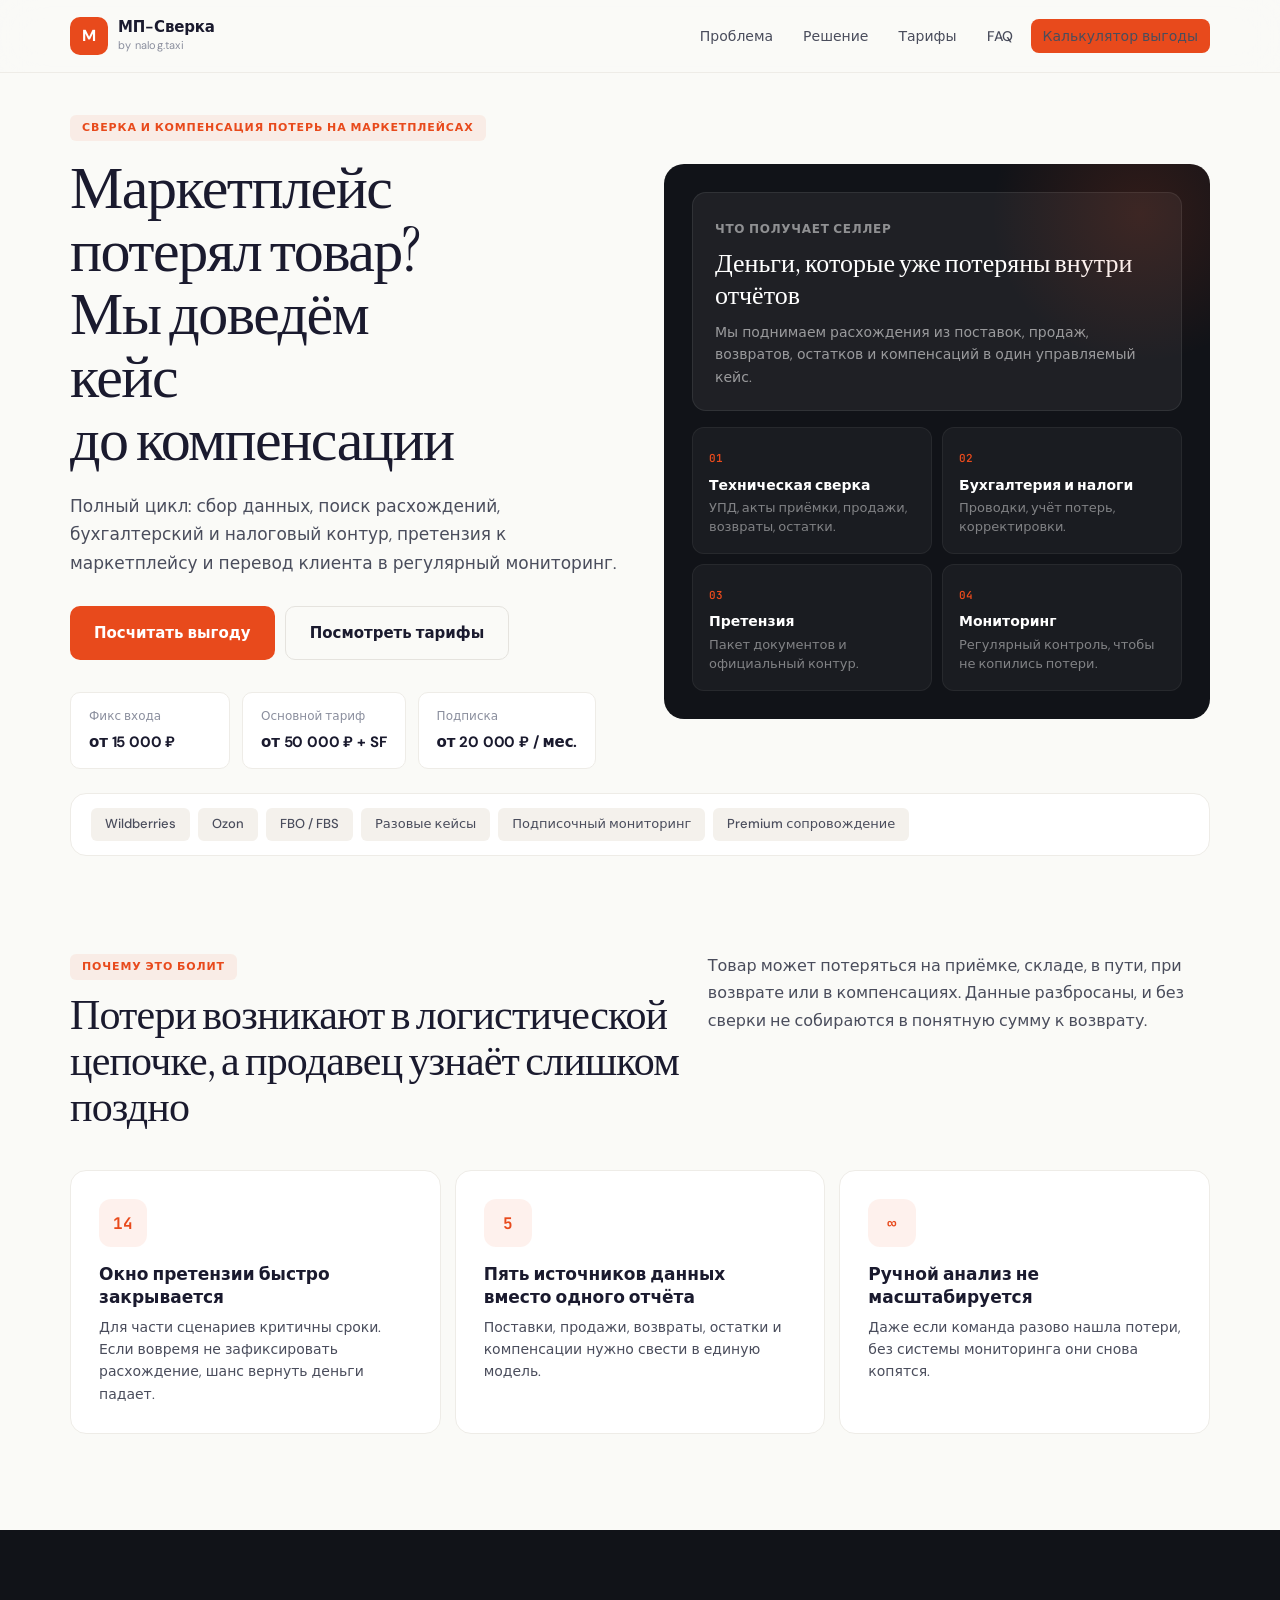
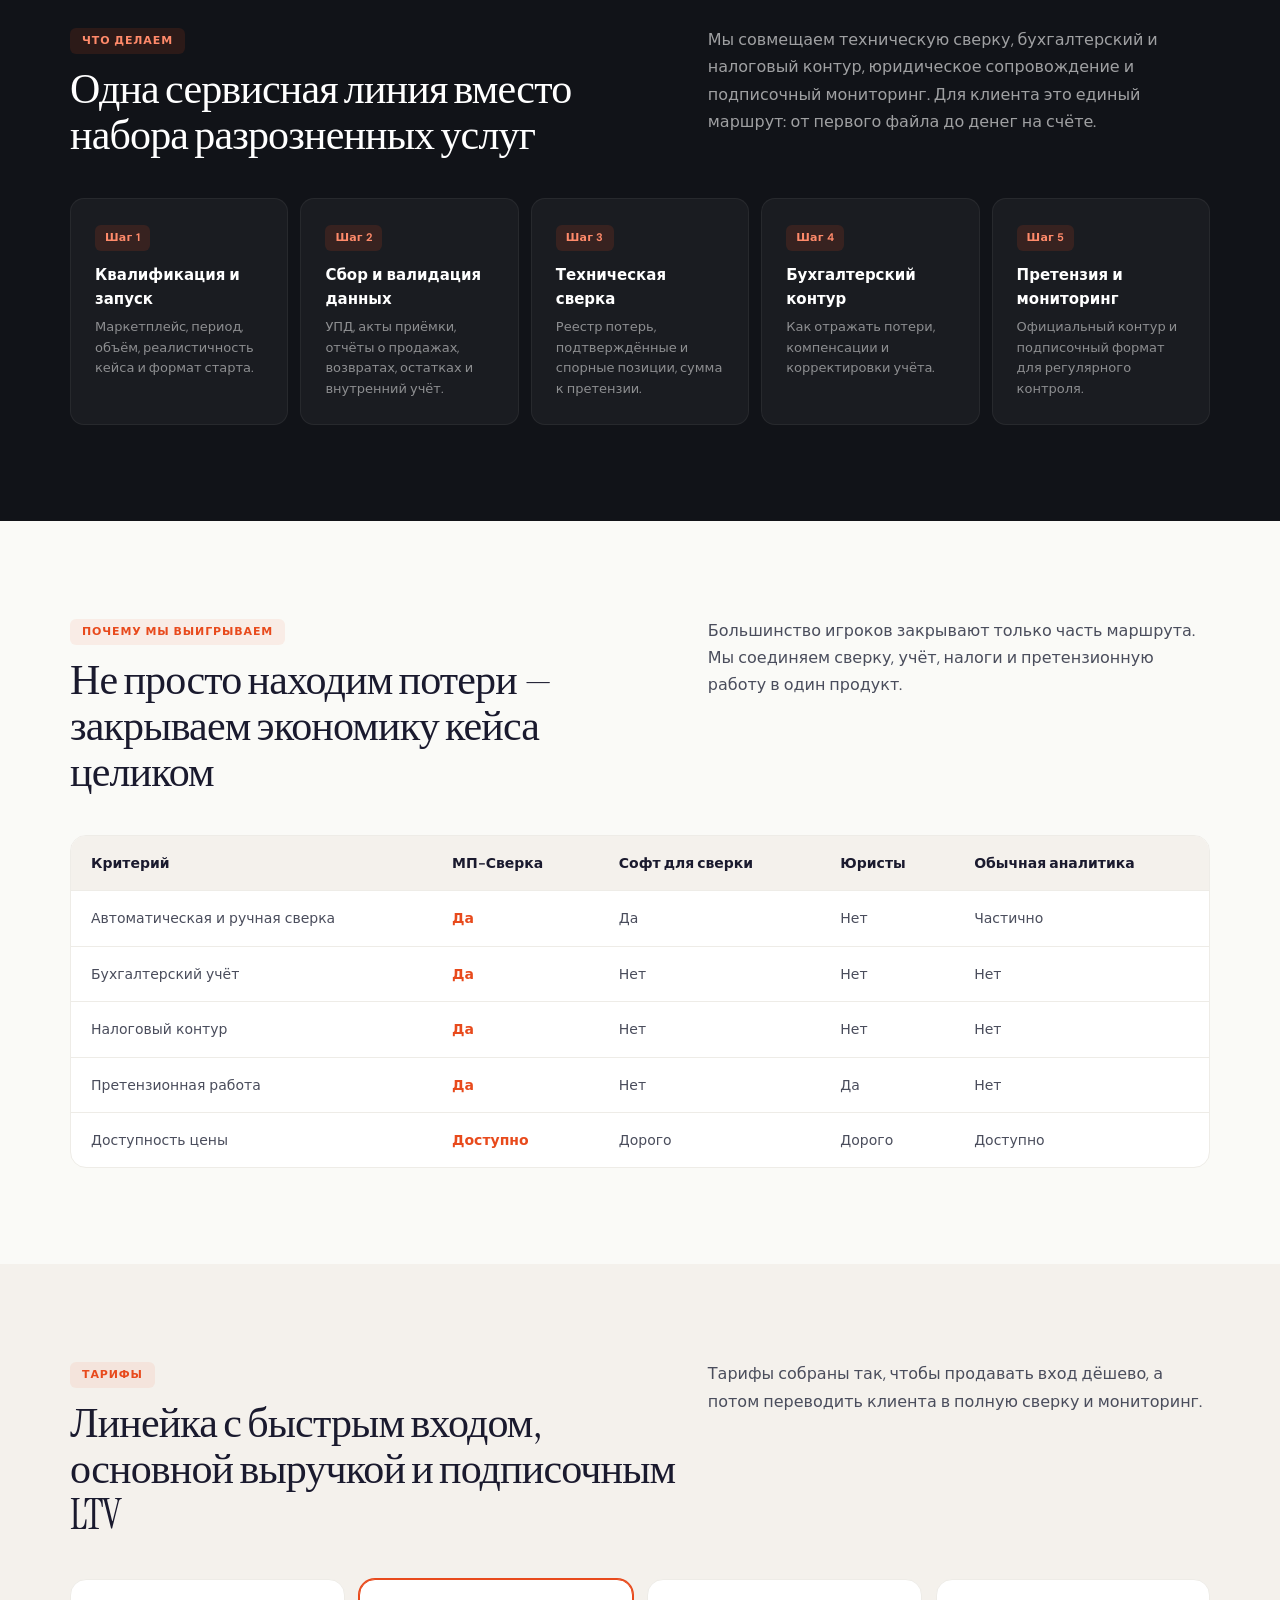
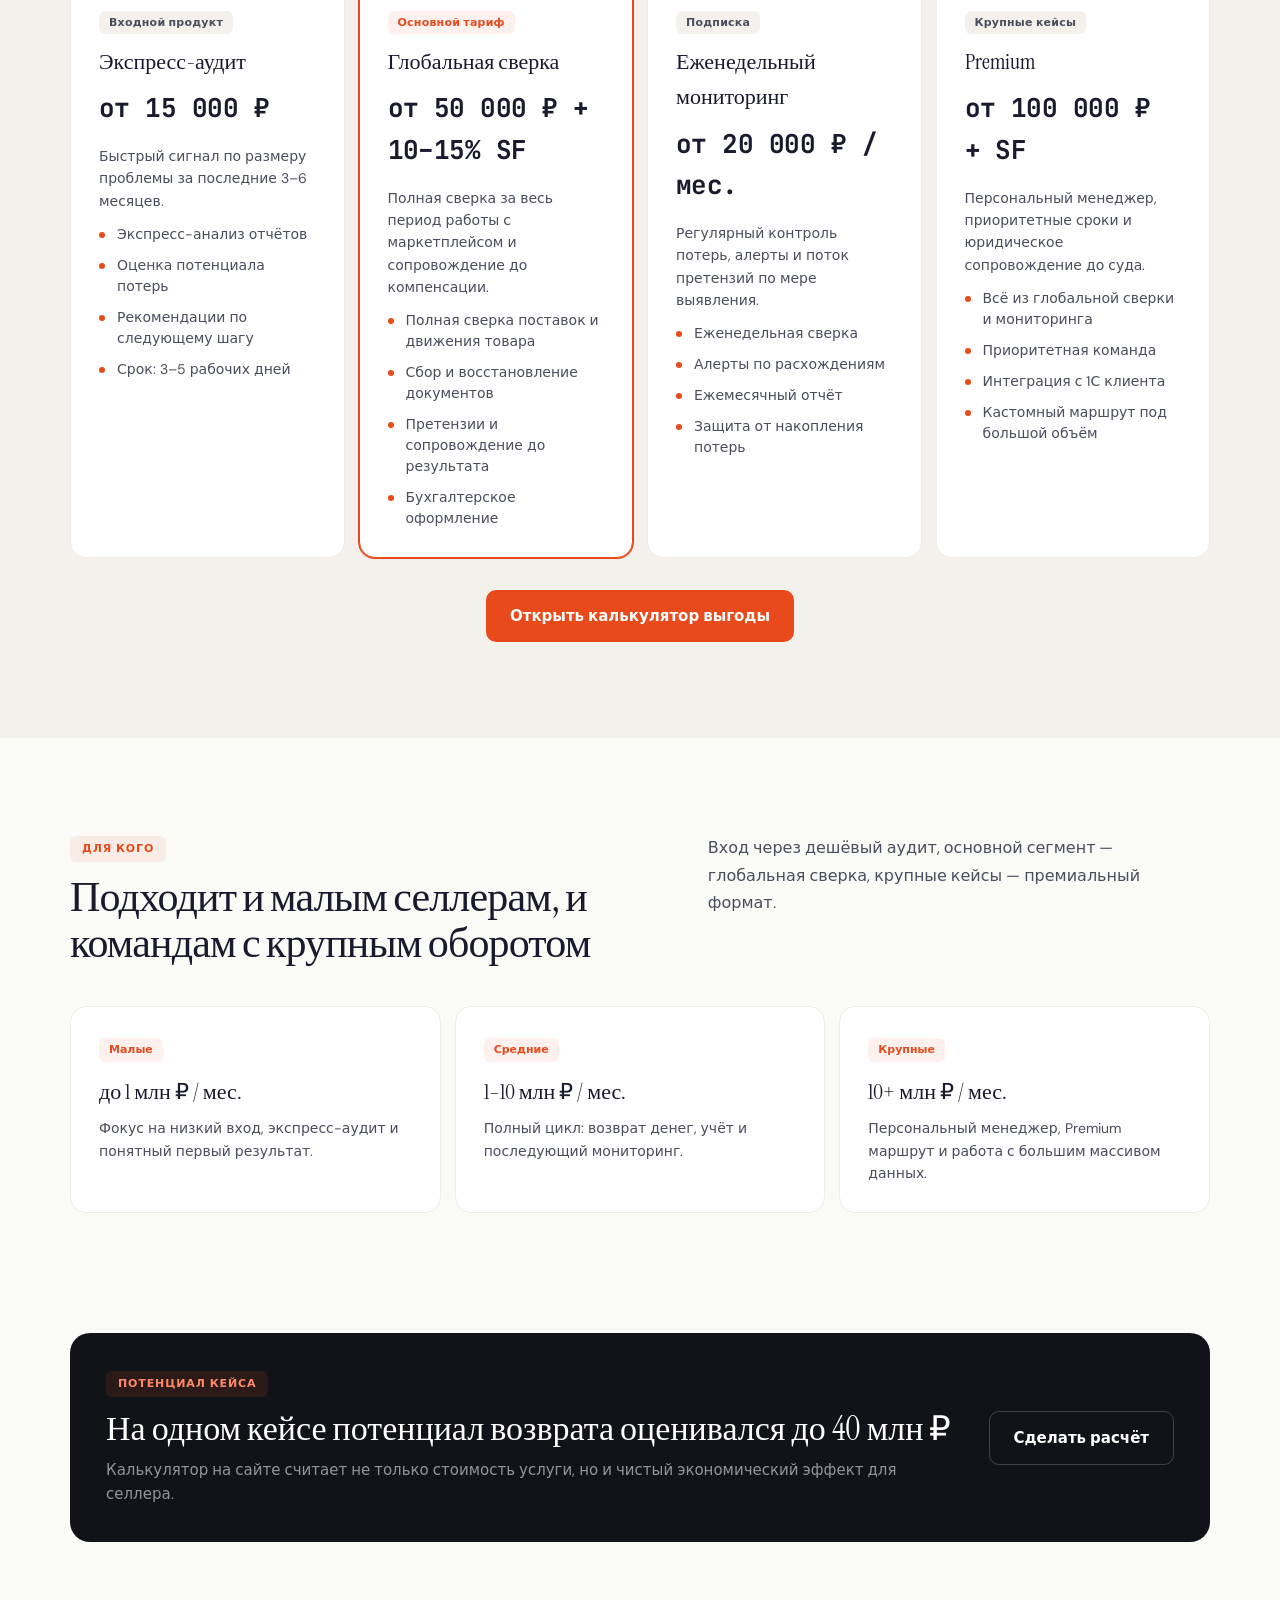
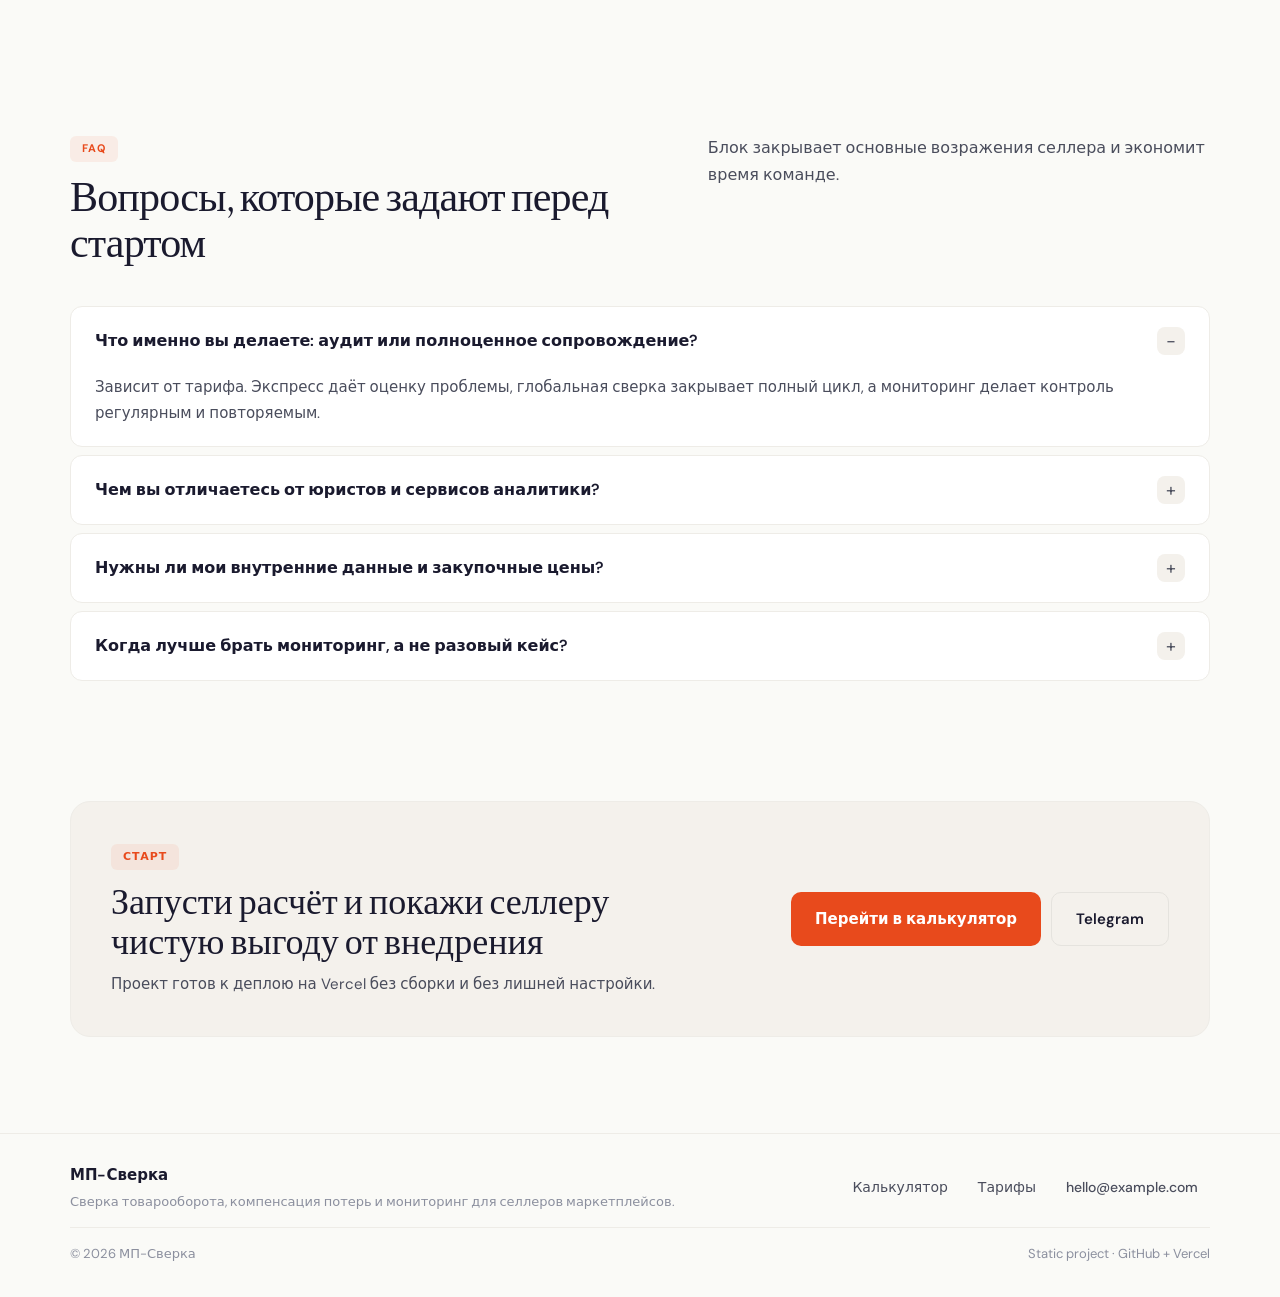
==== commit 9dfed557: "Add files via upload" ====
--- a/index.html
+++ b/index.html
@@ -8,7 +8,7 @@
       name="description"
       content="МП-Сверка от nalog.taxi: техническая сверка, бухгалтерский и налоговый учет потерь, претензии к маркетплейсам и регулярный мониторинг."
     />
-    <meta name="theme-color" content="#0b1020" />
+    <meta name="theme-color" content="#FAFAF7" />
     <meta property="og:title" content="МП-Сверка — найдем потери товара и вернем деньги селлеру" />
     <meta
       property="og:description"
@@ -20,7 +20,7 @@
     <link rel="preconnect" href="https://fonts.googleapis.com" />
     <link rel="preconnect" href="https://fonts.gstatic.com" crossorigin />
     <link
-      href="https://fonts.googleapis.com/css2?family=Inter:wght@400;500;600;700;800&display=swap"
+      href="https://fonts.googleapis.com/css2?family=DM+Sans:ital,wght@0,400;0,500;0,600;0,700;1,400&family=Instrument+Serif:ital@0;1&family=JetBrains+Mono:wght@500;700&display=swap"
       rel="stylesheet"
     />
     <link rel="stylesheet" href="./styles/main.css" />
@@ -62,7 +62,7 @@
           <a href="#solution">Решение</a>
           <a href="#pricing">Тарифы</a>
           <a href="#faq">FAQ</a>
-          <a class="btn btn-sm btn-secondary" href="./calculator.html">Калькулятор выгоды</a>
+          <a class="btn btn-sm btn-accent" href="./calculator.html">Калькулятор выгоды</a>
         </nav>
       </div>
 
@@ -72,7 +72,7 @@
           <a href="#solution">Решение</a>
           <a href="#pricing">Тарифы</a>
           <a href="#faq">FAQ</a>
-          <a class="btn btn-block" href="./calculator.html">Открыть калькулятор</a>
+          <a class="btn btn-block btn-accent" href="./calculator.html">Открыть калькулятор</a>
         </div>
       </div>
     </header>
@@ -81,15 +81,15 @@
       <section class="hero section">
         <div class="container hero-grid">
           <div class="hero-copy">
-            <div class="eyebrow">Сверка товарооборота и компенсация потерь товара на маркетплейсах</div>
-            <h1>Маркетплейс потерял товар?<br />Мы находим потери, считаем экономику и доводим кейс до компенсации</h1>
+            <div class="eyebrow">Сверка и компенсация потерь на маркетплейсах</div>
+            <h1>Маркетплейс потерял товар? Мы доведём кейс до&nbsp;компенсации</h1>
             <p class="hero-text">
-              Не просто сверка. Полный цикл: сбор данных, поиск расхождений, бухгалтерский и налоговый контур,
+              Полный цикл: сбор данных, поиск расхождений, бухгалтерский и налоговый контур,
               претензия к маркетплейсу и перевод клиента в регулярный мониторинг.
             </p>
 
             <div class="hero-actions">
-              <a class="btn btn-lg" href="./calculator.html">Посчитать выгоду</a>
+              <a class="btn btn-lg btn-accent" href="./calculator.html">Посчитать выгоду</a>
               <a class="btn btn-lg btn-secondary" href="#pricing">Посмотреть тарифы</a>
             </div>
 
@@ -100,7 +100,7 @@
               </div>
               <div class="proof-card">
                 <span>Основной тариф</span>
-                <strong>от 50 000 ₽ + success fee</strong>
+                <strong>от 50 000 ₽ + SF</strong>
               </div>
               <div class="proof-card">
                 <span>Подписка</span>
@@ -113,7 +113,7 @@
             <div class="panel-glow"></div>
             <div class="hero-metric-card metric-primary">
               <span class="metric-label">Что получает селлер</span>
-              <strong class="metric-value">Деньги, которые уже потеряны внутри отчетов</strong>
+              <strong class="metric-value">Деньги, которые уже потеряны внутри отчётов</strong>
               <p>Мы поднимаем расхождения из поставок, продаж, возвратов, остатков и компенсаций в один управляемый кейс.</p>
             </div>
 
@@ -121,22 +121,22 @@
               <article class="mini-card">
                 <span>01</span>
                 <strong>Техническая сверка</strong>
-                <p>УПД, акты приемки, продажи, возвраты, остатки, компенсации.</p>
+                <p>УПД, акты приёмки, продажи, возвраты, остатки.</p>
               </article>
               <article class="mini-card">
                 <span>02</span>
                 <strong>Бухгалтерия и налоги</strong>
-                <p>Проводки, учет потерь, корректировки и ограничения по документам.</p>
+                <p>Проводки, учёт потерь, корректировки.</p>
               </article>
               <article class="mini-card">
                 <span>03</span>
                 <strong>Претензия</strong>
-                <p>Готовим пакет документов и запускаем официальный контур рассмотрения.</p>
+                <p>Пакет документов и официальный контур.</p>
               </article>
               <article class="mini-card">
                 <span>04</span>
                 <strong>Мониторинг</strong>
-                <p>Не даем потерям копиться и переводим клиента в повторяемую модель.</p>
+                <p>Регулярный контроль, чтобы не копились потери.</p>
               </article>
             </div>
           </div>
@@ -158,11 +158,10 @@
         <div class="container section-head">
           <div>
             <div class="eyebrow">Почему это болит</div>
-            <h2>Потери возникают в логистической цепочке, а продавец часто узнает о них слишком поздно</h2>
+            <h2>Потери возникают в логистической цепочке, а продавец узнаёт слишком поздно</h2>
           </div>
           <p>
-            Товар может потеряться на приемке, складе, в пути, при возврате или в компенсациях. Проблема не в одном
-            отчете, а в том, что данные разбросаны и без сверки не собираются в понятную сумму к возврату.
+            Товар может потеряться на приёмке, складе, в пути, при возврате или в компенсациях. Данные разбросаны, и без сверки не собираются в понятную сумму к возврату.
           </p>
         </div>
 
@@ -174,13 +173,13 @@
           </article>
           <article class="feature-card">
             <div class="feature-icon">5</div>
-            <h3>Пять источников данных вместо одного отчета</h3>
-            <p>Поставки, продажи, возвраты, остатки и компенсации нужно свести в единую модель, иначе сумма теряется.</p>
+            <h3>Пять источников данных вместо одного отчёта</h3>
+            <p>Поставки, продажи, возвраты, остатки и компенсации нужно свести в единую модель.</p>
           </article>
           <article class="feature-card">
             <div class="feature-icon">∞</div>
             <h3>Ручной анализ не масштабируется</h3>
-            <p>Даже если команда разово нашла потери, без системы мониторинга они снова копятся уже в следующем цикле.</p>
+            <p>Даже если команда разово нашла потери, без системы мониторинга они снова копятся.</p>
           </article>
         </div>
       </section>
@@ -193,35 +192,35 @@
           </div>
           <p>
             Мы совмещаем техническую сверку, бухгалтерский и налоговый контур, юридическое сопровождение и подписочный
-            мониторинг. Для клиента это выглядит как единый маршрут: от первого файла до денег на счете.
+            мониторинг. Для клиента это единый маршрут: от первого файла до денег на счёте.
           </p>
         </div>
 
         <div class="container timeline">
           <article class="timeline-item">
             <span class="timeline-step">Шаг 1</span>
-            <h3>Квалификация и быстрый запуск</h3>
-            <p>Понимаем маркетплейс, период, объем, реалистичность кейса и формат старта: экспресс или полная сверка.</p>
+            <h3>Квалификация и запуск</h3>
+            <p>Маркетплейс, период, объём, реалистичность кейса и формат старта.</p>
           </article>
           <article class="timeline-item">
             <span class="timeline-step">Шаг 2</span>
             <h3>Сбор и валидация данных</h3>
-            <p>Поднимаем УПД, акты приемки, отчеты о продажах, возвратах, остатках, компенсациях и внутренний учет клиента.</p>
+            <p>УПД, акты приёмки, отчёты о продажах, возвратах, остатках и внутренний учёт.</p>
           </article>
           <article class="timeline-item">
             <span class="timeline-step">Шаг 3</span>
-            <h3>Техническая сверка и расчет потерь</h3>
-            <p>Формируем реестр потерь, разделяем подтвержденные и спорные позиции, считаем сумму к претензии.</p>
+            <h3>Техническая сверка</h3>
+            <p>Реестр потерь, подтверждённые и спорные позиции, сумма к претензии.</p>
           </article>
           <article class="timeline-item">
             <span class="timeline-step">Шаг 4</span>
-            <h3>Бухгалтерский и налоговый контур</h3>
-            <p>Фиксируем, как отражать потери, компенсации, ограничения по документам и корректировки учета.</p>
+            <h3>Бухгалтерский контур</h3>
+            <p>Как отражать потери, компенсации и корректировки учёта.</p>
           </article>
           <article class="timeline-item">
             <span class="timeline-step">Шаг 5</span>
-            <h3>Претензия и регулярный мониторинг</h3>
-            <p>Запускаем официальный контур и переводим клиента в подписочный формат, чтобы не терять деньги повторно.</p>
+            <h3>Претензия и мониторинг</h3>
+            <p>Официальный контур и подписочный формат для регулярного контроля.</p>
           </article>
         </div>
       </section>
@@ -230,11 +229,10 @@
         <div class="container section-head">
           <div>
             <div class="eyebrow">Почему мы выигрываем</div>
-            <h2>Не просто находим потери. Закрываем экономику кейса целиком</h2>
+            <h2>Не просто находим потери — закрываем экономику кейса целиком</h2>
           </div>
           <p>
-            Большинство игроков закрывают только часть маршрута: либо поиск расхождений, либо юрсопровождение. Мы
-            соединяем сверку, учет, налоги и претензионную работу в один продукт.
+            Большинство игроков закрывают только часть маршрута. Мы соединяем сверку, учёт, налоги и претензионную работу в один продукт.
           </p>
         </div>
 
@@ -250,53 +248,23 @@
               </tr>
             </thead>
             <tbody>
-              <tr>
-                <td>Автоматическая и ручная сверка</td>
-                <td>Да</td>
-                <td>Да</td>
-                <td>Нет</td>
-                <td>Частично</td>
-              </tr>
-              <tr>
-                <td>Бухгалтерский учет</td>
-                <td>Да</td>
-                <td>Нет</td>
-                <td>Нет</td>
-                <td>Нет</td>
-              </tr>
-              <tr>
-                <td>Налоговый контур</td>
-                <td>Да</td>
-                <td>Нет</td>
-                <td>Нет</td>
-                <td>Нет</td>
-              </tr>
-              <tr>
-                <td>Претензионная работа</td>
-                <td>Да</td>
-                <td>Нет</td>
-                <td>Да</td>
-                <td>Нет</td>
-              </tr>
-              <tr>
-                <td>Доступность цены</td>
-                <td>Доступно</td>
-                <td>Дорого</td>
-                <td>Дорого</td>
-                <td>Доступно</td>
-              </tr>
+              <tr><td>Автоматическая и ручная сверка</td><td>Да</td><td>Да</td><td>Нет</td><td>Частично</td></tr>
+              <tr><td>Бухгалтерский учёт</td><td>Да</td><td>Нет</td><td>Нет</td><td>Нет</td></tr>
+              <tr><td>Налоговый контур</td><td>Да</td><td>Нет</td><td>Нет</td><td>Нет</td></tr>
+              <tr><td>Претензионная работа</td><td>Да</td><td>Нет</td><td>Да</td><td>Нет</td></tr>
+              <tr><td>Доступность цены</td><td>Доступно</td><td>Дорого</td><td>Дорого</td><td>Доступно</td></tr>
             </tbody>
           </table>
         </div>
       </section>
 
-      <section class="section" id="pricing">
+      <section class="section section-gradient" id="pricing">
         <div class="container section-head">
           <div>
             <div class="eyebrow">Тарифы</div>
-            <h2>Линейка, в которой есть быстрый вход, основная выручка и подписочный LTV</h2>
-          </div>
-          <p>Тарифы собраны так, чтобы продавать вход дешево, а потом переводить клиента в полную сверку и мониторинг.</p>
+            <h2>Линейка с быстрым входом, основной выручкой и подписочным LTV</h2>
+          </div>
+          <p>Тарифы собраны так, чтобы продавать вход дёшево, а потом переводить клиента в полную сверку и мониторинг.</p>
         </div>
 
         <div class="container pricing-grid">
@@ -308,7 +276,7 @@
             </div>
             <p>Быстрый сигнал по размеру проблемы за последние 3–6 месяцев.</p>
             <ul>
-              <li>Экспресс-анализ отчетов</li>
+              <li>Экспресс-анализ отчётов</li>
               <li>Оценка потенциала потерь</li>
               <li>Рекомендации по следующему шагу</li>
               <li>Срок: 3–5 рабочих дней</li>
@@ -319,7 +287,7 @@
             <div class="pricing-top">
               <span class="pricing-tag pricing-tag-accent">Основной тариф</span>
               <h3>Глобальная сверка</h3>
-              <div class="pricing-price">от 50 000 ₽ + 10–15% success fee</div>
+              <div class="pricing-price">от 50 000 ₽ + 10–15% SF</div>
             </div>
             <p>Полная сверка за весь период работы с маркетплейсом и сопровождение до компенсации.</p>
             <ul>
@@ -336,12 +304,12 @@
               <h3>Еженедельный мониторинг</h3>
               <div class="pricing-price">от 20 000 ₽ / мес.</div>
             </div>
-            <p>Регулярный контроль потерь, алерты, отчеты и поток претензий по мере выявления.</p>
+            <p>Регулярный контроль потерь, алерты и поток претензий по мере выявления.</p>
             <ul>
               <li>Еженедельная сверка</li>
               <li>Алерты по расхождениям</li>
-              <li>Ежемесячный отчет</li>
-              <li>Стабильная защита от накопления потерь</li>
+              <li>Ежемесячный отчёт</li>
+              <li>Защита от накопления потерь</li>
             </ul>
           </article>
 
@@ -349,32 +317,31 @@
             <div class="pricing-top">
               <span class="pricing-tag">Крупные кейсы</span>
               <h3>Premium</h3>
-              <div class="pricing-price">от 100 000 ₽ + success fee</div>
-            </div>
-            <p>Персональный менеджер, приоритетные сроки и юридическое сопровождение до суда включительно.</p>
+              <div class="pricing-price">от 100 000 ₽ + SF</div>
+            </div>
+            <p>Персональный менеджер, приоритетные сроки и юридическое сопровождение до суда.</p>
             <ul>
-              <li>Все из глобальной сверки и мониторинга</li>
+              <li>Всё из глобальной сверки и мониторинга</li>
               <li>Приоритетная команда</li>
               <li>Интеграция с 1С клиента</li>
-              <li>Кастомный маршрут под большой объем</li>
+              <li>Кастомный маршрут под большой объём</li>
             </ul>
           </article>
         </div>
 
         <div class="container centered-action">
-          <a class="btn btn-lg" href="./calculator.html">Открыть калькулятор выгоды</a>
-        </div>
-      </section>
-
-      <section class="section section-gradient">
+          <a class="btn btn-lg btn-accent" href="./calculator.html">Открыть калькулятор выгоды</a>
+        </div>
+      </section>
+
+      <section class="section">
         <div class="container section-head">
           <div>
             <div class="eyebrow">Для кого</div>
             <h2>Подходит и малым селлерам, и командам с крупным оборотом</h2>
           </div>
           <p>
-            По модели продукта ты можешь вести вход через дешевый аудит, основной сегмент закрывать глобальной сверкой,
-            а крупные кейсы переводить в премиальный формат.
+            Вход через дешёвый аудит, основной сегмент — глобальная сверка, крупные кейсы — премиальный формат.
           </p>
         </div>
 
@@ -382,17 +349,17 @@
           <article class="audience-card">
             <span>Малые</span>
             <h3>до 1 млн ₽ / мес.</h3>
-            <p>Фокус на низкий вход, экспресс-аудит и понятный первый результат без тяжелого запуска.</p>
+            <p>Фокус на низкий вход, экспресс-аудит и понятный первый результат.</p>
           </article>
           <article class="audience-card">
             <span>Средние</span>
             <h3>1–10 млн ₽ / мес.</h3>
-            <p>Основной сегмент: полный цикл услуг, возврат денег, учет и последующий мониторинг.</p>
+            <p>Полный цикл: возврат денег, учёт и последующий мониторинг.</p>
           </article>
           <article class="audience-card">
             <span>Крупные</span>
             <h3>10+ млн ₽ / мес.</h3>
-            <p>Сложные кейсы, персональный менеджер, Premium маршрут и работа с большим массивом данных.</p>
+            <p>Персональный менеджер, Premium маршрут и работа с большим массивом данных.</p>
           </article>
         </div>
       </section>
@@ -401,12 +368,12 @@
         <div class="container case-banner">
           <div>
             <div class="eyebrow">Потенциал кейса</div>
-            <h2>На одном кейсе из материалов проекта потенциал возврата оценивался до 40 млн ₽</h2>
-            <p>
-              Именно поэтому калькулятор на сайте считает не только стоимость услуги, но и чистый экономический эффект для селлера.
-            </p>
-          </div>
-          <a class="btn btn-secondary btn-lg" href="./calculator.html">Сделать расчет</a>
+            <h2>На одном кейсе потенциал возврата оценивался до&nbsp;40&nbsp;млн&nbsp;₽</h2>
+            <p>
+              Калькулятор на сайте считает не только стоимость услуги, но и чистый экономический эффект для селлера.
+            </p>
+          </div>
+          <a class="btn btn-secondary btn-lg" href="./calculator.html">Сделать расчёт</a>
         </div>
       </section>
 
@@ -414,16 +381,16 @@
         <div class="container section-head">
           <div>
             <div class="eyebrow">FAQ</div>
-            <h2>Вопросы, которые чаще всего задают перед стартом</h2>
-          </div>
-          <p>Блок собран под продажу, чтобы сразу закрывать основные возражения селлера и экономить время команде.</p>
+            <h2>Вопросы, которые задают перед стартом</h2>
+          </div>
+          <p>Блок закрывает основные возражения селлера и экономит время команде.</p>
         </div>
 
         <div class="container faq-list">
           <details class="faq-item" open>
             <summary>Что именно вы делаете: аудит или полноценное сопровождение?</summary>
             <p>
-              Зависит от тарифа. Экспресс дает оценку проблемы, глобальная сверка закрывает полный цикл, а мониторинг
+              Зависит от тарифа. Экспресс даёт оценку проблемы, глобальная сверка закрывает полный цикл, а мониторинг
               делает контроль регулярным и повторяемым.
             </p>
           </details>
@@ -437,7 +404,7 @@
           <details class="faq-item">
             <summary>Нужны ли мои внутренние данные и закупочные цены?</summary>
             <p>
-              Да. Для качественного расчета нужны не только отчеты маркетплейса, но и внутренний учет клиента,
+              Да. Для качественного расчёта нужны не только отчёты маркетплейса, но и внутренний учёт клиента,
               закупочные цены и история претензий.
             </p>
           </details>
@@ -454,16 +421,15 @@
       <section class="section final-cta" id="contact">
         <div class="container final-cta-shell">
           <div>
-            <div class="eyebrow">CTA</div>
-            <h2>Запусти расчет и покажи селлеру не просто цену, а чистую выгоду от внедрения</h2>
-            <p>
-              Проект уже сверстан так, чтобы его можно было выгрузить в GitHub и задеплоить на Vercel без сборки и без
-              лишней настройки.
+            <div class="eyebrow">Старт</div>
+            <h2>Запусти расчёт и покажи селлеру чистую выгоду от внедрения</h2>
+            <p>
+              Проект готов к деплою на Vercel без сборки и без лишней настройки.
             </p>
           </div>
 
           <div class="cta-actions">
-            <a class="btn btn-lg" href="./calculator.html">Перейти в калькулятор</a>
+            <a class="btn btn-lg btn-accent" href="./calculator.html">Перейти в калькулятор</a>
             <a class="btn btn-lg btn-ghost contact-telegram" href="#">Telegram</a>
           </div>
         </div>
@@ -485,7 +451,7 @@
       </div>
       <div class="container footer-bottom">
         <span>© <span id="currentYear"></span> МП-Сверка</span>
-        <span>Deploy-ready static project for GitHub + Vercel</span>
+        <span>Static project · GitHub + Vercel</span>
       </div>
     </footer>
 
--- a/styles/main.css
+++ b/styles/main.css
@@ -1,955 +1,923 @@
+/* ── МП-Сверка — Editorial Fintech ── */
+
 :root {
-  --bg: #07111f;
-  --bg-soft: #0d1728;
-  --panel: rgba(11, 18, 36, 0.78);
-  --panel-2: rgba(255, 255, 255, 0.04);
-  --panel-border: rgba(255, 255, 255, 0.1);
-  --text: #f5f7fb;
-  --text-muted: #a9b4c8;
-  --text-soft: #ced7e6;
-  --accent: #7c5cff;
-  --accent-2: #22c55e;
-  --accent-3: #38bdf8;
-  --warning: #f59e0b;
-  --danger: #f43f5e;
-  --shadow: 0 20px 60px rgba(0, 0, 0, 0.35);
-  --shadow-soft: 0 16px 40px rgba(0, 0, 0, 0.25);
-  --radius: 28px;
-  --radius-sm: 18px;
-  --radius-xs: 14px;
-  --container: 1180px;
-  --header-h: 84px;
-  --border: 1px solid rgba(255, 255, 255, 0.08);
-}
-
-* {
-  box-sizing: border-box;
-}
-
-html {
-  scroll-behavior: smooth;
-}
+  --bg: #FAFAF7;
+  --bg-warm: #F4F1EC;
+  --bg-card: #FFFFFF;
+  --bg-dark: #111318;
+  --bg-dark-card: #1a1c22;
+  --text: #1a1a2e;
+  --text-secondary: #4a4d5c;
+  --text-muted: #8b8f9e;
+  --accent: #E84A1C;
+  --accent-soft: rgba(232, 74, 28, 0.08);
+  --accent-hover: #d0400f;
+  --green: #16a34a;
+  --green-soft: rgba(22, 163, 74, 0.08);
+  --amber: #d97706;
+  --red: #dc2626;
+  --border: #e5e3de;
+  --border-light: #eeece7;
+  --shadow-sm: 0 1px 3px rgba(0,0,0,0.04), 0 1px 2px rgba(0,0,0,0.03);
+  --shadow-md: 0 4px 16px rgba(0,0,0,0.06), 0 1px 4px rgba(0,0,0,0.04);
+  --shadow-lg: 0 12px 40px rgba(0,0,0,0.08), 0 2px 8px rgba(0,0,0,0.04);
+  --radius: 16px;
+  --radius-sm: 10px;
+  --radius-xs: 6px;
+  --container: 1140px;
+  --header-h: 72px;
+  --font-display: 'Instrument Serif', Georgia, serif;
+  --font-body: 'DM Sans', system-ui, sans-serif;
+  --font-mono: 'JetBrains Mono', 'SF Mono', monospace;
+}
+
+*, *::before, *::after { box-sizing: border-box; margin: 0; padding: 0; }
+html { scroll-behavior: smooth; -webkit-font-smoothing: antialiased; }
 
 body {
-  margin: 0;
-  font-family: "Inter", system-ui, -apple-system, BlinkMacSystemFont, "Segoe UI", sans-serif;
-  background:
-    radial-gradient(circle at top left, rgba(124, 92, 255, 0.24), transparent 34%),
-    radial-gradient(circle at top right, rgba(56, 189, 248, 0.18), transparent 26%),
-    linear-gradient(180deg, #08111f 0%, #060d18 100%);
+  font-family: var(--font-body);
+  background: var(--bg);
   color: var(--text);
   min-height: 100vh;
-}
-
-body::before {
-  content: "";
-  position: fixed;
-  inset: 0;
-  pointer-events: none;
-  background-image: linear-gradient(rgba(255, 255, 255, 0.03) 1px, transparent 1px), linear-gradient(90deg, rgba(255, 255, 255, 0.03) 1px, transparent 1px);
-  background-size: 48px 48px;
-  mask-image: linear-gradient(180deg, rgba(0,0,0,0.22), transparent 80%);
-}
-
-img {
-  max-width: 100%;
-  display: block;
-}
-
-a {
-  color: inherit;
-  text-decoration: none;
-}
-
-button,
-input,
-select {
-  font: inherit;
-}
+  line-height: 1.6;
+  font-size: 16px;
+}
+
+img { max-width: 100%; display: block; }
+a { color: inherit; text-decoration: none; }
+button, input, select { font: inherit; }
 
 .container {
-  width: min(var(--container), calc(100% - 32px));
+  width: min(var(--container), calc(100% - 40px));
   margin: 0 auto;
 }
 
-.section {
-  padding: 84px 0;
-  position: relative;
-}
-
-.skip-link {
-  position: absolute;
-  left: -9999px;
-  top: auto;
-}
-
-.skip-link:focus {
-  left: 20px;
-  top: 20px;
-  z-index: 200;
-  background: #fff;
-  color: #000;
-  padding: 10px 14px;
-  border-radius: 10px;
-}
-
-.sr-only {
-  position: absolute;
-  width: 1px;
-  height: 1px;
-  padding: 0;
-  margin: -1px;
-  overflow: hidden;
-  clip: rect(0, 0, 0, 0);
-  white-space: nowrap;
-  border: 0;
-}
-
+.section { padding: 96px 0; }
+
+/* ── Skip / SR ── */
+.skip-link { position: absolute; left: -9999px; }
+.skip-link:focus { left: 16px; top: 16px; z-index: 200; background: var(--text); color: white; padding: 8px 16px; border-radius: 8px; }
+.sr-only { position: absolute; width: 1px; height: 1px; overflow: hidden; clip: rect(0,0,0,0); white-space: nowrap; border: 0; }
+
+/* ── Header ── */
 .site-header {
   position: sticky;
   top: 0;
   z-index: 120;
-  backdrop-filter: blur(18px);
-  background: rgba(5, 10, 18, 0.72);
-  border-bottom: var(--border);
-}
-
-.site-header-solid {
-  background: rgba(5, 10, 18, 0.9);
-}
+  background: rgba(250, 250, 247, 0.85);
+  backdrop-filter: blur(20px) saturate(1.2);
+  -webkit-backdrop-filter: blur(20px) saturate(1.2);
+  border-bottom: 1px solid var(--border-light);
+}
+
+.site-header-solid { background: rgba(250, 250, 247, 0.95); }
 
 .nav-shell {
   min-height: var(--header-h);
   display: flex;
   align-items: center;
   justify-content: space-between;
-  gap: 18px;
+  gap: 16px;
 }
 
 .brand {
   display: inline-flex;
   align-items: center;
-  gap: 12px;
-  min-width: 0;
+  gap: 10px;
 }
 
 .brand span:last-child {
   display: flex;
   flex-direction: column;
-  gap: 2px;
-}
-
-.brand strong {
+  gap: 1px;
+}
+
+.brand strong { font-size: 15px; line-height: 1.2; letter-spacing: -0.01em; }
+.brand small { color: var(--text-muted); font-size: 11px; letter-spacing: 0.02em; }
+
+.brand-mark {
+  width: 38px;
+  height: 38px;
+  border-radius: 10px;
+  display: grid;
+  place-items: center;
+  font-weight: 700;
   font-size: 16px;
-  line-height: 1;
-}
-
-.brand small {
-  color: var(--text-muted);
-  font-size: 12px;
-}
-
-.brand-mark {
-  width: 44px;
-  height: 44px;
-  border-radius: 16px;
-  display: grid;
-  place-items: center;
-  font-weight: 800;
-  font-size: 18px;
   color: white;
-  background: linear-gradient(135deg, var(--accent), var(--accent-3));
-  box-shadow: 0 10px 28px rgba(124, 92, 255, 0.38);
-}
-
-.nav-links,
-.footer-links,
-.mobile-menu-inner {
+  background: var(--accent);
+}
+
+.nav-links, .footer-links, .mobile-menu-inner {
   display: flex;
   align-items: center;
-  gap: 18px;
-}
-
-.nav-links a,
-.footer-links a,
-.mobile-menu-inner a {
-  color: var(--text-muted);
-  transition: color 0.2s ease, opacity 0.2s ease;
-}
-
-.nav-links a:hover,
-.footer-links a:hover,
-.mobile-menu-inner a:hover {
+  gap: 6px;
+}
+
+.nav-links a, .footer-links a, .mobile-menu-inner a {
+  color: var(--text-secondary);
+  font-size: 14px;
+  font-weight: 500;
+  padding: 6px 12px;
+  border-radius: 8px;
+  transition: color 0.15s, background 0.15s;
+}
+
+.nav-links a:hover, .footer-links a:hover, .mobile-menu-inner a:hover {
   color: var(--text);
-}
-
-.nav-links-static {
-  gap: 14px;
-}
+  background: rgba(0,0,0,0.04);
+}
+
+.nav-links-static { gap: 4px; }
 
 .nav-toggle {
-  width: 48px;
-  height: 48px;
-  border: var(--border);
-  border-radius: 16px;
-  background: rgba(255, 255, 255, 0.03);
+  width: 40px; height: 40px;
+  border: 1px solid var(--border);
+  border-radius: 10px;
+  background: white;
   display: none;
+  align-items: center; justify-content: center;
+  gap: 4px; flex-direction: column;
+  cursor: pointer;
+}
+
+.nav-toggle span:not(.sr-only) {
+  width: 16px; height: 1.5px;
+  background: var(--text);
+  border-radius: 2px;
+  transition: 0.2s;
+}
+
+.mobile-menu { display: none; border-top: 1px solid var(--border-light); background: white; }
+.mobile-menu.open { display: block; }
+.mobile-menu-inner { flex-direction: column; align-items: stretch; padding: 16px 0; }
+.mobile-menu-inner a { font-size: 15px; padding: 10px 0; }
+
+/* ── Buttons ── */
+.btn {
+  appearance: none;
+  border: 0;
+  border-radius: 10px;
+  padding: 10px 18px;
+  display: inline-flex;
   align-items: center;
   justify-content: center;
-  gap: 4px;
-  flex-direction: column;
+  gap: 8px;
+  font-weight: 600;
+  font-size: 14px;
+  color: white;
+  background: var(--text);
+  transition: transform 0.15s, box-shadow 0.15s, background 0.15s;
   cursor: pointer;
-}
-
-.nav-toggle span:not(.sr-only) {
-  width: 18px;
-  height: 2px;
-  background: white;
-  border-radius: 999px;
-}
-
-.mobile-menu {
-  display: none;
-  border-top: var(--border);
-}
-
-.mobile-menu.open {
-  display: block;
-}
-
-.mobile-menu-inner {
-  flex-direction: column;
-  align-items: stretch;
-  padding: 18px 0 22px;
-}
-
-.hero {
-  padding-top: 52px;
-}
-
-.hero-grid,
-.calculator-layout,
-.assumptions-grid,
-.footer-row,
-.final-cta-shell,
-.case-banner,
-.section-head,
-.calculator-page-head {
-  display: grid;
-  gap: 24px;
-}
-
-.hero-grid {
-  grid-template-columns: 1.1fr 0.9fr;
-  align-items: center;
-}
-
-.hero-copy h1,
-.calculator-page-head h1 {
-  font-size: clamp(38px, 6vw, 64px);
-  line-height: 1.03;
-  letter-spacing: -0.04em;
-  margin: 14px 0 18px;
-  max-width: 12ch;
-}
-
-.hero-text,
-.section-head p,
-.calculator-page-head p,
-.hero-copy p,
-.final-cta-shell p,
-.case-banner p {
-  color: var(--text-soft);
-  font-size: 17px;
-  line-height: 1.72;
-  max-width: 64ch;
-}
-
+  white-space: nowrap;
+}
+
+.btn:hover { transform: translateY(-1px); box-shadow: var(--shadow-md); background: #2a2a42; }
+.btn:active { transform: translateY(0); }
+
+.btn-accent { background: var(--accent); }
+.btn-accent:hover { background: var(--accent-hover); }
+
+.btn-secondary {
+  background: transparent;
+  color: var(--text);
+  border: 1px solid var(--border);
+}
+.btn-secondary:hover { background: rgba(0,0,0,0.03); box-shadow: none; transform: none; }
+
+.btn-ghost {
+  background: transparent;
+  color: var(--text);
+  border: 1px solid var(--border);
+}
+.btn-ghost:hover { background: rgba(0,0,0,0.03); }
+
+.btn-sm { padding: 7px 14px; font-size: 13px; border-radius: 8px; }
+.btn-lg { padding: 14px 24px; font-size: 15px; min-height: 48px; }
+.btn-block { width: 100%; }
+
+/* ── Eyebrow ── */
 .eyebrow {
   display: inline-flex;
   align-items: center;
+  gap: 6px;
+  padding: 4px 12px;
+  border-radius: 6px;
+  color: var(--accent);
+  background: var(--accent-soft);
+  font-size: 11px;
+  font-weight: 700;
+  letter-spacing: 0.08em;
+  text-transform: uppercase;
+  font-family: var(--font-body);
+}
+
+/* ── Hero ── */
+.hero { padding-top: 40px; padding-bottom: 0; }
+
+.hero-grid {
+  display: grid;
+  grid-template-columns: 1fr 1fr;
+  gap: 48px;
+  align-items: center;
+}
+
+.hero-copy h1 {
+  font-family: var(--font-display);
+  font-size: clamp(36px, 5vw, 60px);
+  line-height: 1.05;
+  letter-spacing: -0.025em;
+  font-weight: 400;
+  margin: 16px 0 20px;
+  max-width: 14ch;
+}
+
+.hero-text {
+  color: var(--text-secondary);
+  font-size: 17px;
+  line-height: 1.7;
+  max-width: 52ch;
+}
+
+.hero-actions { display: flex; gap: 10px; flex-wrap: wrap; margin-top: 28px; }
+
+.hero-proof {
+  display: flex;
+  gap: 12px;
+  margin-top: 32px;
+  flex-wrap: wrap;
+}
+
+.proof-card {
+  padding: 14px 18px;
+  background: var(--bg-card);
+  border: 1px solid var(--border-light);
+  border-radius: var(--radius-sm);
+  min-width: 160px;
+}
+
+.proof-card span {
+  font-size: 12px;
+  color: var(--text-muted);
+  display: block;
+}
+
+.proof-card strong {
+  display: block;
+  margin-top: 4px;
+  font-size: 15px;
+  font-weight: 700;
+  letter-spacing: -0.01em;
+}
+
+/* ── Hero Panel ── */
+.hero-panel {
+  background: var(--bg-dark);
+  border-radius: 20px;
+  padding: 28px;
+  color: white;
+  position: relative;
+  overflow: hidden;
+}
+
+.panel-glow {
+  position: absolute;
+  width: 300px; height: 300px;
+  border-radius: 50%;
+  top: -100px; right: -80px;
+  background: radial-gradient(circle, rgba(232, 74, 28, 0.15), transparent 70%);
+  pointer-events: none;
+}
+
+.hero-metric-card {
+  background: rgba(255,255,255,0.06);
+  border: 1px solid rgba(255,255,255,0.08);
+  border-radius: 14px;
+  padding: 22px;
+  margin-bottom: 16px;
+}
+
+.metric-label { font-size: 12px; color: rgba(255,255,255,0.5); text-transform: uppercase; letter-spacing: 0.06em; font-weight: 600; }
+.metric-value { display: block; margin-top: 8px; font-family: var(--font-display); font-size: clamp(20px, 2.5vw, 26px); line-height: 1.2; font-weight: 400; }
+.metric-primary p { margin: 10px 0 0; font-size: 14px; line-height: 1.6; color: rgba(255,255,255,0.55); }
+
+.mini-grid {
+  display: grid;
+  grid-template-columns: repeat(2, 1fr);
   gap: 10px;
-  padding: 8px 14px;
-  border-radius: 999px;
-  color: #d7d0ff;
-  background: rgba(124, 92, 255, 0.14);
-  border: 1px solid rgba(124, 92, 255, 0.24);
-  font-size: 12px;
-  font-weight: 700;
-  letter-spacing: 0.06em;
-  text-transform: uppercase;
-}
-
-.hero-actions,
-.cta-actions,
-.centered-action {
+}
+
+.mini-card {
+  padding: 16px;
+  background: rgba(255,255,255,0.04);
+  border: 1px solid rgba(255,255,255,0.06);
+  border-radius: 12px;
+}
+
+.mini-card span {
+  font-family: var(--font-mono);
+  font-size: 11px;
+  color: var(--accent);
+  font-weight: 600;
+}
+
+.mini-card strong {
+  display: block;
+  margin-top: 6px;
+  font-size: 14px;
+  line-height: 1.3;
+  font-weight: 600;
+}
+
+.mini-card p {
+  margin-top: 4px;
+  font-size: 13px;
+  line-height: 1.5;
+  color: rgba(255,255,255,0.45);
+}
+
+/* ── Trust Strip ── */
+.trust-strip { padding: 24px 0 0; }
+
+.trust-row {
   display: flex;
-  align-items: center;
-  gap: 14px;
   flex-wrap: wrap;
-}
-
-.btn {
-  appearance: none;
-  border: 0;
-  border-radius: 18px;
+  gap: 8px;
   padding: 14px 20px;
+  background: var(--bg-card);
+  border: 1px solid var(--border-light);
+  border-radius: var(--radius);
+}
+
+.trust-row span {
+  padding: 6px 14px;
+  border-radius: 6px;
+  background: var(--bg-warm);
+  font-size: 13px;
+  font-weight: 500;
+  color: var(--text-secondary);
+}
+
+/* ── Section Heads ── */
+.section-head {
+  display: grid;
+  grid-template-columns: 1.1fr 0.9fr;
+  gap: 24px;
+  align-items: start;
+}
+
+.section-head h2 {
+  font-family: var(--font-display);
+  font-size: clamp(28px, 3.5vw, 42px);
+  line-height: 1.1;
+  letter-spacing: -0.02em;
+  font-weight: 400;
+  margin: 12px 0 0;
+}
+
+.section-head p {
+  color: var(--text-secondary);
+  font-size: 16px;
+  line-height: 1.7;
+  max-width: 56ch;
+}
+
+/* ── Cards grid ── */
+.cards-3 { display: grid; grid-template-columns: repeat(3, 1fr); gap: 14px; margin-top: 40px; }
+
+.feature-card {
+  padding: 28px;
+  background: var(--bg-card);
+  border: 1px solid var(--border-light);
+  border-radius: var(--radius);
+  transition: box-shadow 0.2s, transform 0.2s;
+}
+
+.feature-card:hover { box-shadow: var(--shadow-md); transform: translateY(-2px); }
+
+.feature-icon {
+  width: 48px; height: 48px;
+  border-radius: 12px;
+  display: grid;
+  place-items: center;
+  font-family: var(--font-mono);
+  font-size: 16px;
+  font-weight: 700;
+  background: var(--accent-soft);
+  color: var(--accent);
+  margin-bottom: 16px;
+}
+
+.feature-card h3 { font-size: 17px; font-weight: 700; line-height: 1.3; margin-bottom: 8px; }
+.feature-card p { color: var(--text-secondary); font-size: 14px; line-height: 1.6; }
+
+/* ── Dark Section ── */
+.section-dark {
+  background: var(--bg-dark);
+  color: white;
+  border-top: none;
+  border-bottom: none;
+}
+
+.section-dark .eyebrow {
+  background: rgba(232, 74, 28, 0.12);
+  color: #ff8a6a;
+}
+
+.section-dark .section-head h2 { color: white; }
+.section-dark .section-head p,
+.section-head-dark p { color: rgba(255,255,255,0.6); }
+
+/* ── Timeline ── */
+.timeline {
+  display: grid;
+  grid-template-columns: repeat(5, 1fr);
+  gap: 12px;
+  margin-top: 40px;
+}
+
+.timeline-item {
+  padding: 24px;
+  background: rgba(255,255,255,0.04);
+  border: 1px solid rgba(255,255,255,0.06);
+  border-radius: 14px;
+  min-height: 100%;
+}
+
+.timeline-step {
   display: inline-flex;
   align-items: center;
-  justify-content: center;
-  gap: 10px;
-  font-weight: 700;
-  color: white;
-  background: linear-gradient(135deg, var(--accent), #5b74ff);
-  box-shadow: 0 14px 32px rgba(92, 100, 255, 0.35);
-  transition: transform 0.18s ease, box-shadow 0.18s ease, opacity 0.18s ease;
-}
-
-.btn:hover {
-  transform: translateY(-2px);
-  box-shadow: 0 18px 36px rgba(92, 100, 255, 0.42);
-}
-
-.btn:active {
-  transform: translateY(0);
-}
-
-.btn-secondary {
-  background: rgba(255, 255, 255, 0.05);
-  box-shadow: inset 0 0 0 1px rgba(255, 255, 255, 0.1);
-}
-
-.btn-ghost {
-  background: transparent;
-  box-shadow: inset 0 0 0 1px rgba(255, 255, 255, 0.18);
-}
-
-.btn-sm {
-  padding: 11px 16px;
-  border-radius: 14px;
-  font-size: 14px;
-}
-
-.btn-lg {
-  padding: 16px 24px;
-  min-height: 54px;
-}
-
-.btn-block {
-  width: 100%;
-}
-
-.hero-proof {
-  display: flex;
-  flex-wrap: wrap;
+  padding: 4px 10px;
+  border-radius: 6px;
+  font-size: 11px;
+  font-weight: 700;
+  background: rgba(232, 74, 28, 0.14);
+  color: #ff8a6a;
+  letter-spacing: 0.02em;
+}
+
+.timeline-item h3 { font-size: 15px; font-weight: 700; margin: 12px 0 6px; color: white; }
+.timeline-item p { font-size: 13px; line-height: 1.6; color: rgba(255,255,255,0.5); }
+
+/* ── Compare Table ── */
+.compare-table-wrap {
+  background: var(--bg-card);
+  border: 1px solid var(--border-light);
+  border-radius: var(--radius);
+  overflow: auto;
+  margin-top: 40px;
+}
+
+.compare-table { width: 100%; border-collapse: collapse; min-width: 720px; }
+.compare-table th, .compare-table td { padding: 16px 20px; border-bottom: 1px solid var(--border-light); text-align: left; font-size: 14px; }
+.compare-table th { color: var(--text); font-weight: 600; background: var(--bg-warm); }
+.compare-table td { color: var(--text-secondary); }
+.compare-table tbody tr:last-child td { border-bottom: none; }
+.compare-table td:nth-child(2) { color: var(--accent); font-weight: 600; }
+
+/* ── Pricing ── */
+.pricing-grid {
+  display: grid;
+  grid-template-columns: repeat(4, 1fr);
   gap: 14px;
-  margin-top: 24px;
-}
-
-.proof-card,
-.result-card,
-.feature-card,
-.mini-card,
-.pricing-card,
-.audience-card,
-.calc-card,
-.timeline-item,
-.case-banner,
-.final-cta-shell,
-.trust-row,
-.compare-table-wrap,
-.faq-item,
-.hero-panel,
-.hero-metric-card,
-.scenario-list article,
-.reference-list article {
-  background: var(--panel);
-  backdrop-filter: blur(16px);
-  border: var(--border);
+  margin-top: 40px;
+}
+
+.pricing-card {
+  padding: 28px;
+  background: var(--bg-card);
+  border: 1px solid var(--border-light);
   border-radius: var(--radius);
-  box-shadow: var(--shadow-soft);
-}
-
-.proof-card {
-  padding: 16px 18px;
-  min-width: 180px;
-}
-
-.proof-card span,
-.result-card span,
-.metric-label,
-.feature-card p,
-.mini-card p,
-.pricing-card p,
-.audience-card p,
-.timeline-item p,
-.reference-list article p,
-.scenario-list article p,
-.story-list p,
-.assumptions-note,
-.site-footer p {
-  color: var(--text-muted);
-}
-
-.proof-card strong,
-.result-card strong,
-.feature-card h3,
-.pricing-card h3,
-.audience-card h3,
-.timeline-item h3,
-.reference-list article strong,
-.scenario-list article strong,
-.hero-metric-card strong {
-  display: block;
-  margin-top: 10px;
-  font-size: 20px;
-  line-height: 1.3;
-}
-
-.hero-panel {
   position: relative;
-  padding: 24px;
-  overflow: hidden;
-}
-
-.panel-glow {
-  position: absolute;
-  width: 380px;
-  height: 380px;
-  border-radius: 50%;
-  top: -120px;
-  right: -120px;
-  background: radial-gradient(circle, rgba(56, 189, 248, 0.26), transparent 70%);
-}
-
-.hero-metric-card {
-  position: relative;
-  padding: 24px;
-  background: linear-gradient(160deg, rgba(124, 92, 255, 0.18), rgba(56, 189, 248, 0.08));
-  margin-bottom: 18px;
-}
-
-.metric-primary p {
-  margin: 12px 0 0;
-  font-size: 15px;
-  line-height: 1.68;
-  color: var(--text-soft);
-}
-
-.metric-value {
-  font-size: clamp(22px, 3vw, 32px);
-  line-height: 1.18;
-}
-
-.mini-grid,
-.cards-3,
-.pricing-grid,
-.audience-grid,
-.results-grid,
-.field-grid,
-.story-list,
-.reference-list,
-.scenario-list {
-  display: grid;
-  gap: 16px;
-}
-
-.mini-grid,
-.cards-3,
-.pricing-grid,
-.audience-grid {
-  grid-template-columns: repeat(2, minmax(0, 1fr));
-}
-
-.cards-3 {
-  grid-template-columns: repeat(3, minmax(0, 1fr));
-}
-
-.pricing-grid {
-  grid-template-columns: repeat(4, minmax(0, 1fr));
-}
-
-.pricing-card,
-.feature-card,
-.timeline-item,
-.audience-card,
-.result-card,
-.calc-card,
-.reference-list article,
-.scenario-list article {
-  padding: 24px;
-}
-
-.mini-card {
-  padding: 18px;
-}
-
-.mini-card span,
-.feature-icon,
-.timeline-step,
-.result-badge,
-.pricing-tag,
-.audience-card span {
+  transition: box-shadow 0.2s;
+}
+
+.pricing-card:hover { box-shadow: var(--shadow-md); }
+
+.pricing-card-featured {
+  border-color: var(--accent);
+  box-shadow: 0 0 0 1px var(--accent), var(--shadow-sm);
+}
+
+.pricing-top { margin-bottom: 16px; }
+
+.pricing-tag {
   display: inline-flex;
-  align-items: center;
-  justify-content: center;
-  min-width: 44px;
-  min-height: 32px;
-  padding: 6px 10px;
-  border-radius: 999px;
-  font-size: 12px;
-  font-weight: 800;
-  background: rgba(255, 255, 255, 0.08);
+  padding: 3px 10px;
+  border-radius: 6px;
+  font-size: 11px;
+  font-weight: 700;
+  background: var(--bg-warm);
+  color: var(--text-secondary);
+  letter-spacing: 0.02em;
+}
+
+.pricing-tag-accent {
+  background: var(--accent-soft);
+  color: var(--accent);
+}
+
+.pricing-card h3 { font-family: var(--font-display); font-size: 22px; margin: 10px 0 0; font-weight: 400; }
+
+.pricing-price {
+  font-family: var(--font-mono);
+  font-size: clamp(20px, 2.5vw, 26px);
+  font-weight: 700;
+  letter-spacing: -0.02em;
+  margin-top: 8px;
   color: var(--text);
 }
 
-.feature-icon {
-  width: 54px;
-  height: 54px;
-  padding: 0;
-  margin-bottom: 14px;
-  border-radius: 18px;
-  font-size: 18px;
-  background: linear-gradient(135deg, rgba(124, 92, 255, 0.24), rgba(56, 189, 248, 0.22));
-}
-
-.section-head,
-.calculator-page-head,
-.footer-row,
-.final-cta-shell,
-.case-banner {
-  grid-template-columns: 1.1fr 0.9fr;
-  align-items: start;
-}
-
-.section-head h2,
-.final-cta-shell h2,
-.case-banner h2,
-.calc-card h2 {
-  font-size: clamp(30px, 4vw, 46px);
-  line-height: 1.08;
-  letter-spacing: -0.04em;
-  margin: 14px 0 0;
-}
-
-.section-dark {
-  background: linear-gradient(180deg, rgba(8, 14, 26, 0.72), rgba(9, 13, 24, 0.78));
-  border-top: var(--border);
-  border-bottom: var(--border);
-}
-
-.section-head-dark p {
-  color: #d6def0;
-}
-
-.timeline {
-  display: grid;
-  grid-template-columns: repeat(5, minmax(0, 1fr));
-  gap: 16px;
-}
-
-.timeline-item {
-  min-height: 100%;
-}
-
-.timeline-step,
-.result-badge,
-.pricing-tag-accent {
-  background: rgba(124, 92, 255, 0.18);
-  color: #f2eefe;
-  border: 1px solid rgba(124, 92, 255, 0.24);
-}
-
-.compare-table-wrap {
-  overflow: auto;
-}
-
-.compare-table {
-  width: 100%;
-  border-collapse: collapse;
-  min-width: 780px;
-}
-
-.compare-table th,
-.compare-table td {
-  padding: 18px 20px;
-  border-bottom: 1px solid rgba(255, 255, 255, 0.08);
-  text-align: left;
-}
-
-.compare-table th {
-  color: white;
-  font-size: 14px;
-}
-
-.compare-table td {
-  color: var(--text-soft);
-}
-
-.pricing-card {
-  position: relative;
-}
-
-.pricing-card-featured {
-  background: linear-gradient(180deg, rgba(124, 92, 255, 0.24), rgba(255, 255, 255, 0.04));
-  outline: 1px solid rgba(124, 92, 255, 0.32);
-}
-
-.pricing-top {
-  margin-bottom: 18px;
-}
-
-.pricing-price,
-.result-big {
-  font-size: clamp(30px, 4vw, 52px);
-  font-weight: 800;
-  line-height: 1;
-  letter-spacing: -0.04em;
-  margin-top: 16px;
-}
-
-.pricing-card ul,
-.story-list,
-.reference-list,
-.scenario-list,
-.faq-list {
-  margin: 0;
-  padding: 0;
-  list-style: none;
-}
+.pricing-card > p { color: var(--text-secondary); font-size: 14px; line-height: 1.6; margin: 12px 0; }
+
+.pricing-card ul { list-style: none; }
 
 .pricing-card li {
   position: relative;
   padding-left: 18px;
-  color: var(--text-soft);
-  line-height: 1.6;
-  margin-top: 12px;
+  color: var(--text-secondary);
+  font-size: 14px;
+  line-height: 1.5;
+  margin-top: 10px;
 }
 
 .pricing-card li::before {
   content: "";
   position: absolute;
-  top: 10px;
-  left: 0;
-  width: 7px;
-  height: 7px;
+  top: 8px; left: 0;
+  width: 6px; height: 6px;
   border-radius: 50%;
-  background: linear-gradient(135deg, var(--accent), var(--accent-3));
-}
-
-.centered-action {
-  justify-content: center;
-  margin-top: 28px;
-}
-
-.section-gradient {
-  background: linear-gradient(180deg, rgba(9, 15, 28, 0.7), rgba(8, 12, 20, 0.8));
+  background: var(--accent);
+}
+
+.centered-action { display: flex; justify-content: center; margin-top: 32px; gap: 12px; }
+
+/* ── Audience ── */
+.section-gradient { background: var(--bg-warm); }
+
+.audience-grid {
+  display: grid;
+  grid-template-columns: repeat(3, 1fr);
+  gap: 14px;
+  margin-top: 40px;
+}
+
+.audience-card {
+  padding: 28px;
+  background: var(--bg-card);
+  border: 1px solid var(--border-light);
+  border-radius: var(--radius);
 }
 
 .audience-card span {
-  width: fit-content;
-}
-
-.case-banner,
-.final-cta-shell {
-  padding: 32px;
+  display: inline-flex;
+  padding: 3px 10px;
+  border-radius: 6px;
+  font-size: 11px;
+  font-weight: 700;
+  background: var(--accent-soft);
+  color: var(--accent);
+}
+
+.audience-card h3 {
+  font-family: var(--font-display);
+  font-size: 22px;
+  margin: 12px 0 8px;
+  font-weight: 400;
+}
+
+.audience-card p { color: var(--text-secondary); font-size: 14px; line-height: 1.6; }
+
+/* ── Case Banner ── */
+.case-banner {
+  display: grid;
+  grid-template-columns: 1fr auto;
   gap: 24px;
-}
-
-.cases-section,
-.final-cta {
-  padding-top: 24px;
-}
-
-.faq-list {
-  display: grid;
-  gap: 12px;
-}
+  align-items: center;
+  padding: 36px;
+  background: var(--bg-dark);
+  border-radius: 20px;
+  color: white;
+}
+
+.case-banner .eyebrow { background: rgba(232,74,28,0.12); color: #ff8a6a; }
+.case-banner h2 { font-family: var(--font-display); font-size: clamp(24px, 3vw, 34px); line-height: 1.15; font-weight: 400; margin: 12px 0 0; }
+.case-banner p { color: rgba(255,255,255,0.55); font-size: 15px; line-height: 1.6; margin-top: 10px; }
+.case-banner .btn-secondary { color: white; border-color: rgba(255,255,255,0.2); }
+.case-banner .btn-secondary:hover { background: rgba(255,255,255,0.08); }
+
+.cases-section { padding-top: 24px; }
+
+/* ── FAQ ── */
+.faq-list { display: grid; gap: 8px; margin-top: 40px; }
 
 .faq-item {
-  padding: 0 22px;
+  background: var(--bg-card);
+  border: 1px solid var(--border-light);
+  border-radius: 12px;
+  padding: 0 24px;
 }
 
 .faq-item summary {
   list-style: none;
   cursor: pointer;
-  padding: 22px 0;
-  font-weight: 700;
-  font-size: 18px;
+  padding: 20px 0;
+  font-weight: 600;
+  font-size: 16px;
   display: flex;
   align-items: center;
   justify-content: space-between;
   gap: 12px;
 }
 
-.faq-item summary::-webkit-details-marker {
-  display: none;
-}
+.faq-item summary::-webkit-details-marker { display: none; }
 
 .faq-item summary::after {
   content: "+";
   flex-shrink: 0;
-  width: 28px;
-  height: 28px;
+  width: 28px; height: 28px;
   display: grid;
   place-items: center;
-  border-radius: 50%;
-  background: rgba(255,255,255,0.06);
-}
-
-.faq-item[open] summary::after {
-  content: "–";
-}
-
-.faq-item p {
-  padding: 0 0 22px;
-  margin: 0;
-  color: var(--text-soft);
-  line-height: 1.7;
-}
-
-.trust-strip {
-  padding: 18px 0 0;
-}
-
-.trust-row {
-  padding: 16px 20px;
+  border-radius: 8px;
+  font-size: 18px;
+  font-weight: 400;
+  background: var(--bg-warm);
+  color: var(--text-secondary);
+}
+
+.faq-item[open] summary::after { content: "−"; }
+.faq-item p { padding: 0 0 20px; color: var(--text-secondary); line-height: 1.7; font-size: 15px; }
+
+/* ── Final CTA ── */
+.final-cta { padding-top: 24px; }
+
+.final-cta-shell {
+  display: grid;
+  grid-template-columns: 1.1fr 0.9fr;
+  gap: 24px;
+  align-items: center;
+  padding: 40px;
+  background: var(--bg-warm);
+  border: 1px solid var(--border-light);
+  border-radius: 20px;
+}
+
+.final-cta-shell h2 { font-family: var(--font-display); font-size: clamp(26px, 3vw, 36px); line-height: 1.12; font-weight: 400; margin: 12px 0 0; }
+.final-cta-shell p { color: var(--text-secondary); font-size: 15px; line-height: 1.6; margin-top: 10px; }
+.cta-actions { display: flex; gap: 10px; flex-wrap: wrap; justify-content: flex-end; }
+
+/* ── Footer ── */
+.site-footer {
+  padding: 28px 0 32px;
+  border-top: 1px solid var(--border-light);
+  background: var(--bg);
+}
+
+.footer-row {
   display: flex;
+  justify-content: space-between;
+  gap: 16px;
   flex-wrap: wrap;
-  gap: 12px 18px;
-  color: var(--text-soft);
-}
-
-.trust-row span {
-  padding: 8px 14px;
-  border-radius: 999px;
-  background: rgba(255,255,255,0.04);
-  border: 1px solid rgba(255,255,255,0.06);
-}
-
-.site-footer {
-  padding: 28px 0 34px;
-  border-top: var(--border);
-  background: rgba(6, 10, 18, 0.86);
-}
-
-.footer-row,
+  padding-bottom: 16px;
+}
+
+.footer-row strong { font-size: 15px; }
+.site-footer p { color: var(--text-muted); font-size: 13px; line-height: 1.5; margin-top: 4px; }
+
 .footer-bottom {
   display: flex;
   justify-content: space-between;
-  gap: 18px;
+  gap: 16px;
   flex-wrap: wrap;
-}
-
-.footer-row {
-  padding-bottom: 18px;
-}
-
-.footer-bottom {
-  padding-top: 18px;
-  border-top: 1px solid rgba(255,255,255,0.08);
+  padding-top: 16px;
+  border-top: 1px solid var(--border-light);
   color: var(--text-muted);
-  font-size: 14px;
-}
-
-.calculator-page {
-  padding-top: 48px;
+  font-size: 13px;
+}
+
+/* ════════════════════════════════════════
+   CALCULATOR PAGE
+   ════════════════════════════════════════ */
+
+.calculator-body { background: var(--bg-warm); }
+
+.calculator-page { padding-top: 32px; }
+
+.calculator-page-head {
+  display: grid;
+  grid-template-columns: 1fr auto;
+  gap: 24px;
+  align-items: start;
+}
+
+.calculator-page-head h1 {
+  font-family: var(--font-display);
+  font-size: clamp(30px, 4vw, 44px);
+  line-height: 1.1;
+  font-weight: 400;
+  margin: 12px 0 12px;
+  letter-spacing: -0.02em;
+}
+
+.calculator-page-head p {
+  color: var(--text-secondary);
+  font-size: 15px;
+  line-height: 1.65;
+  max-width: 60ch;
 }
 
 .calculator-layout {
-  grid-template-columns: 0.92fr 1.08fr;
+  display: grid;
+  grid-template-columns: 0.9fr 1.1fr;
+  gap: 20px;
   align-items: start;
   margin-top: 24px;
 }
 
 .assumptions-grid {
-  grid-template-columns: repeat(2, minmax(0, 1fr));
+  display: grid;
+  grid-template-columns: repeat(2, 1fr);
+  gap: 20px;
   margin-top: 20px;
 }
 
-.calc-form {
-  display: grid;
-  gap: 16px;
-}
-
 .calc-card {
-  padding: 24px;
-}
-
-.card-top {
-  margin-bottom: 18px;
-}
-
-.card-top h2 {
-  margin-top: 0;
-  font-size: 28px;
-}
-
-.card-top p {
-  color: var(--text-muted);
-  margin: 8px 0 0;
-  line-height: 1.7;
-}
-
-.field-grid-2 {
-  grid-template-columns: repeat(2, minmax(0, 1fr));
-}
+  padding: 28px;
+  background: var(--bg-card);
+  border: 1px solid var(--border-light);
+  border-radius: var(--radius);
+}
+
+.card-top { margin-bottom: 20px; }
+.card-top h2 { font-family: var(--font-display); font-size: 24px; font-weight: 400; margin: 0; }
+.card-top p { color: var(--text-muted); margin: 6px 0 0; font-size: 14px; line-height: 1.6; }
+
+.calc-form { display: grid; gap: 14px; }
+
+.field-grid { display: grid; gap: 14px; }
+.field-grid-2 { grid-template-columns: repeat(2, 1fr); }
 
 .calc-form label {
   display: grid;
-  gap: 10px;
-  font-size: 14px;
+  gap: 6px;
+  font-size: 13px;
   font-weight: 600;
-  color: var(--text-soft);
+  color: var(--text-secondary);
 }
 
 .calc-form input,
 .calc-form select {
-  min-height: 54px;
-  padding: 0 16px;
-  border-radius: 16px;
-  border: 1px solid rgba(255,255,255,0.12);
-  background: rgba(255,255,255,0.05);
-  color: white;
+  min-height: 46px;
+  padding: 0 14px;
+  border-radius: 10px;
+  border: 1px solid var(--border);
+  background: var(--bg);
+  color: var(--text);
   outline: none;
-  transition: border-color 0.18s ease, box-shadow 0.18s ease;
+  transition: border-color 0.15s, box-shadow 0.15s;
 }
 
 .calc-form input:focus,
 .calc-form select:focus {
-  border-color: rgba(124, 92, 255, 0.6);
-  box-shadow: 0 0 0 4px rgba(124, 92, 255, 0.16);
+  border-color: var(--accent);
+  box-shadow: 0 0 0 3px var(--accent-soft);
+}
+
+.calc-form input:disabled,
+.calc-form select:disabled {
+  opacity: 0.5;
+  cursor: not-allowed;
 }
 
 .assumptions-note {
-  padding: 16px 18px;
-  border-radius: 18px;
-  background: rgba(255,255,255,0.04);
-  line-height: 1.7;
-  font-size: 14px;
-}
-
+  padding: 14px 16px;
+  border-radius: 10px;
+  background: var(--bg-warm);
+  border: 1px solid var(--border-light);
+  font-size: 13px;
+  line-height: 1.6;
+  color: var(--text-secondary);
+}
+
+.assumptions-note strong { color: var(--text); }
+
+/* ── Results ── */
 .results-hero {
-  padding: 22px;
-  border-radius: 22px;
-  background: linear-gradient(180deg, rgba(124, 92, 255, 0.22), rgba(56, 189, 248, 0.1));
-  border: 1px solid rgba(124, 92, 255, 0.26);
-}
-
-.results-hero p {
-  color: #dde7ff;
-  margin: 10px 0 0;
-  line-height: 1.6;
+  padding: 24px;
+  border-radius: 14px;
+  background: var(--bg-dark);
+  color: white;
+  border: none;
+}
+
+.results-hero p { color: rgba(255,255,255,0.55); margin: 6px 0 0; font-size: 14px; line-height: 1.5; }
+
+.result-badge {
+  display: inline-flex;
+  padding: 4px 10px;
+  border-radius: 6px;
+  font-size: 11px;
+  font-weight: 700;
+  background: rgba(232, 74, 28, 0.15);
+  color: #ff8a6a;
+  letter-spacing: 0.02em;
+}
+
+.result-big {
+  font-family: var(--font-mono);
+  font-size: clamp(28px, 4vw, 44px);
+  font-weight: 700;
+  line-height: 1;
+  letter-spacing: -0.03em;
+  margin-top: 12px;
 }
 
 .results-grid {
-  grid-template-columns: repeat(2, minmax(0, 1fr));
-  margin-top: 16px;
-}
-
+  display: grid;
+  grid-template-columns: repeat(2, 1fr);
+  gap: 10px;
+  margin-top: 14px;
+}
+
+.result-card {
+  padding: 18px;
+  background: var(--bg-warm);
+  border: 1px solid var(--border-light);
+  border-radius: 12px;
+}
+
+.result-card span { font-size: 12px; color: var(--text-muted); display: block; }
+.result-card strong { display: block; margin-top: 4px; font-family: var(--font-mono); font-size: 17px; font-weight: 700; letter-spacing: -0.01em; }
+
+/* ── Story Block ── */
 .story-block {
-  margin-top: 16px;
-  padding: 22px;
-  border-radius: 22px;
-  background: rgba(255,255,255,0.04);
-  border: 1px solid rgba(255,255,255,0.08);
-}
-
-.story-block h3 {
-  margin: 0 0 16px;
-  font-size: 18px;
-}
-
-.story-list li {
-  display: grid;
-  grid-template-columns: 34px 1fr;
-  gap: 12px;
-  align-items: start;
-}
-
-.story-list li + li {
   margin-top: 14px;
-}
+  padding: 20px;
+  border-radius: 12px;
+  background: var(--bg-warm);
+  border: 1px solid var(--border-light);
+}
+
+.story-block h3 { margin: 0 0 14px; font-size: 16px; font-weight: 700; }
+.story-list { list-style: none; }
+.story-list li { display: grid; grid-template-columns: 28px 1fr; gap: 10px; align-items: start; }
+.story-list li + li { margin-top: 12px; }
 
 .story-list span {
-  width: 34px;
-  height: 34px;
+  width: 28px; height: 28px;
+  border-radius: 8px;
+  display: grid;
+  place-items: center;
+  font-weight: 700;
+  font-size: 12px;
+  background: var(--accent-soft);
+  color: var(--accent);
+}
+
+.story-list p { margin: 0; font-size: 14px; line-height: 1.55; color: var(--text-secondary); }
+
+/* ── KPI Strip ── */
+.kpi-strip {
+  margin-top: 14px;
+  display: grid;
+  grid-template-columns: repeat(3, 1fr);
+  gap: 10px;
+}
+
+.kpi-strip > div {
+  padding: 16px;
   border-radius: 12px;
-  display: grid;
-  place-items: center;
-  font-weight: 800;
-  background: rgba(124, 92, 255, 0.16);
-}
-
-.story-list p {
-  margin: 0;
-  line-height: 1.65;
-}
-
-.kpi-strip {
-  margin-top: 16px;
-  display: grid;
-  grid-template-columns: repeat(3, minmax(0, 1fr));
-  gap: 12px;
-}
-
-.kpi-strip > div {
+  background: var(--bg-warm);
+  border: 1px solid var(--border-light);
+}
+
+.kpi-strip span { color: var(--text-muted); display: block; font-size: 12px; }
+.kpi-strip strong { display: block; margin-top: 6px; font-family: var(--font-mono); font-size: 20px; font-weight: 700; line-height: 1.15; }
+
+/* ── Reference / Scenario lists ── */
+.reference-list, .scenario-list { display: grid; gap: 10px; list-style: none; }
+
+.reference-list article, .scenario-list article {
   padding: 18px;
-  border-radius: 20px;
-  background: rgba(255,255,255,0.04);
-  border: 1px solid rgba(255,255,255,0.08);
-}
-
-.kpi-strip span {
-  color: var(--text-muted);
-  display: block;
-  font-size: 13px;
-}
-
-.kpi-strip strong {
-  display: block;
-  margin-top: 10px;
-  font-size: 24px;
-  line-height: 1.15;
-}
-
-.reference-list,
-.scenario-list {
-  gap: 14px;
-}
-
-.reference-list article,
-.scenario-list article {
-  padding: 20px;
-}
-
-.reference-list article strong,
-.scenario-list article strong {
-  font-size: 18px;
-}
-
-.reference-list article p,
-.scenario-list article p {
-  margin: 8px 0 0;
-  line-height: 1.65;
-}
-
-.text-positive {
-  color: #6bf0a8;
-}
-
-.text-warning {
-  color: #ffd166;
-}
-
-.text-danger {
-  color: #ff8fa3;
-}
-
-@media (max-width: 1180px) {
+  background: var(--bg-warm);
+  border: 1px solid var(--border-light);
+  border-radius: 12px;
+}
+
+.reference-list article strong, .scenario-list article strong { font-size: 15px; }
+.reference-list article p, .scenario-list article p { margin: 4px 0 0; font-size: 14px; line-height: 1.55; color: var(--text-secondary); }
+
+/* ── Color Classes ── */
+.text-positive { color: #16a34a; }
+.text-warning { color: #d97706; }
+.text-danger { color: #dc2626; }
+
+/* ════════════════════════════════════════
+   RESPONSIVE
+   ════════════════════════════════════════ */
+
+@media (max-width: 1100px) {
   .hero-grid,
   .section-head,
-  .footer-row,
   .final-cta-shell,
   .case-banner,
   .calculator-layout,
@@ -958,28 +926,16 @@
     grid-template-columns: 1fr;
   }
 
-  .timeline {
-    grid-template-columns: repeat(2, minmax(0, 1fr));
-  }
-
-  .pricing-grid {
-    grid-template-columns: repeat(2, minmax(0, 1fr));
-  }
-}
-
-@media (max-width: 900px) {
-  .nav-links {
-    display: none;
-  }
-
-  .nav-toggle {
-    display: flex;
-  }
-
-  .hero-copy h1,
-  .calculator-page-head h1 {
-    max-width: 100%;
-  }
+  .cta-actions { justify-content: flex-start; }
+  .timeline { grid-template-columns: repeat(2, 1fr); }
+  .pricing-grid { grid-template-columns: repeat(2, 1fr); }
+}
+
+@media (max-width: 768px) {
+  .nav-links { display: none; }
+  .nav-toggle { display: flex; }
+
+  .hero-copy h1 { max-width: 100%; }
 
   .cards-3,
   .mini-grid,
@@ -992,62 +948,26 @@
     grid-template-columns: 1fr;
   }
 
-  .compare-table {
-    min-width: 680px;
-  }
-
-  .section {
-    padding: 72px 0;
-  }
-}
-
-@media (max-width: 640px) {
-  .container {
-    width: min(var(--container), calc(100% - 20px));
-  }
-
-  .section {
-    padding: 60px 0;
-  }
-
-  .hero {
-    padding-top: 32px;
-  }
-
-  .proof-card,
-  .feature-card,
-  .pricing-card,
-  .audience-card,
-  .calc-card,
-  .timeline-item,
-  .case-banner,
-  .final-cta-shell,
-  .faq-item,
-  .hero-panel,
-  .reference-list article,
-  .scenario-list article {
-    border-radius: 22px;
+  .section { padding: 64px 0; }
+}
+
+@media (max-width: 540px) {
+  .container { width: min(var(--container), calc(100% - 24px)); }
+  .section { padding: 48px 0; }
+  .hero { padding-top: 24px; }
+
+  .proof-card, .feature-card, .pricing-card, .audience-card,
+  .calc-card, .timeline-item, .case-banner, .final-cta-shell,
+  .faq-item, .hero-panel, .reference-list article, .scenario-list article {
+    border-radius: 14px;
     padding: 20px;
   }
 
-  .hero-proof,
-  .hero-actions,
-  .cta-actions,
-  .centered-action,
-  .footer-row,
-  .footer-bottom {
+  .hero-proof, .hero-actions, .cta-actions, .centered-action,
+  .footer-row, .footer-bottom {
     flex-direction: column;
     align-items: stretch;
   }
 
-  .btn,
-  .btn-lg,
-  .btn-secondary,
-  .btn-ghost {
-    width: 100%;
-  }
-
-  .site-footer {
-    padding-bottom: 24px;
-  }
-}
+  .btn, .btn-lg, .btn-secondary, .btn-ghost { width: 100%; }
+}
